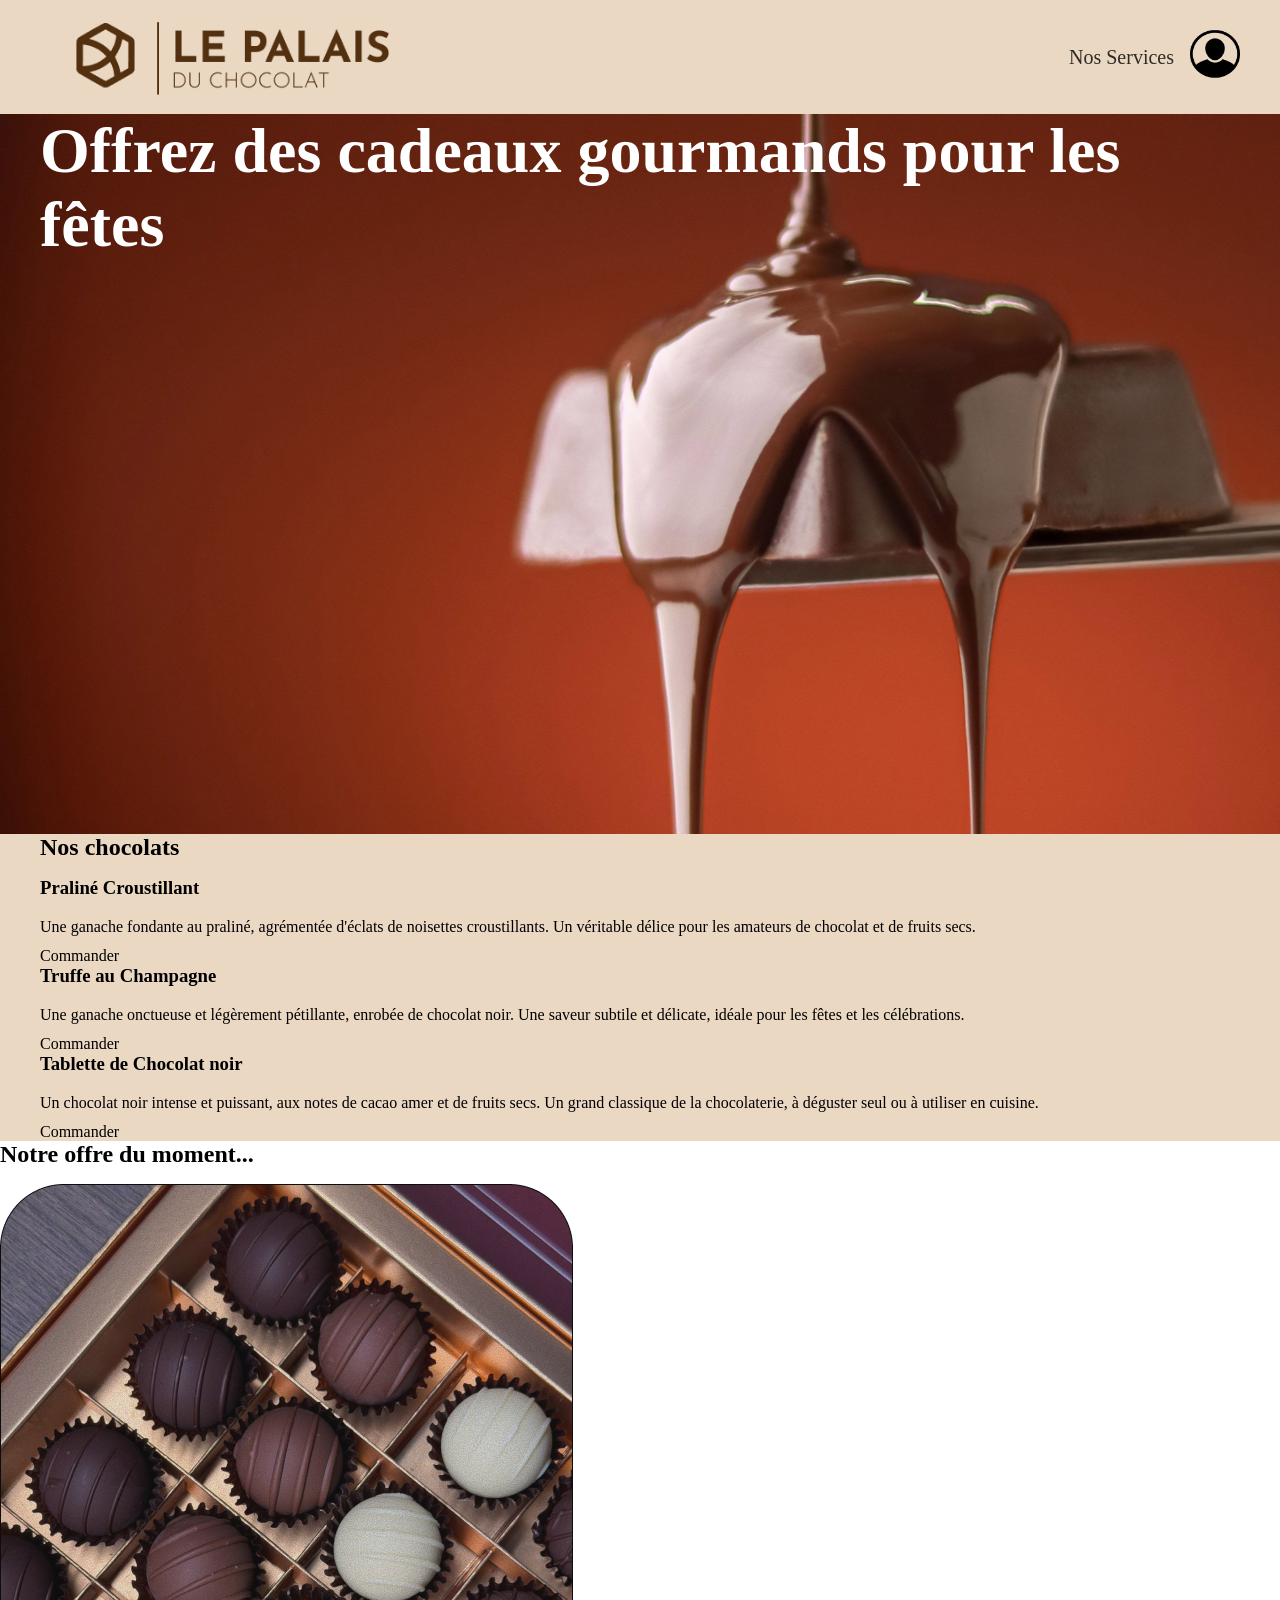
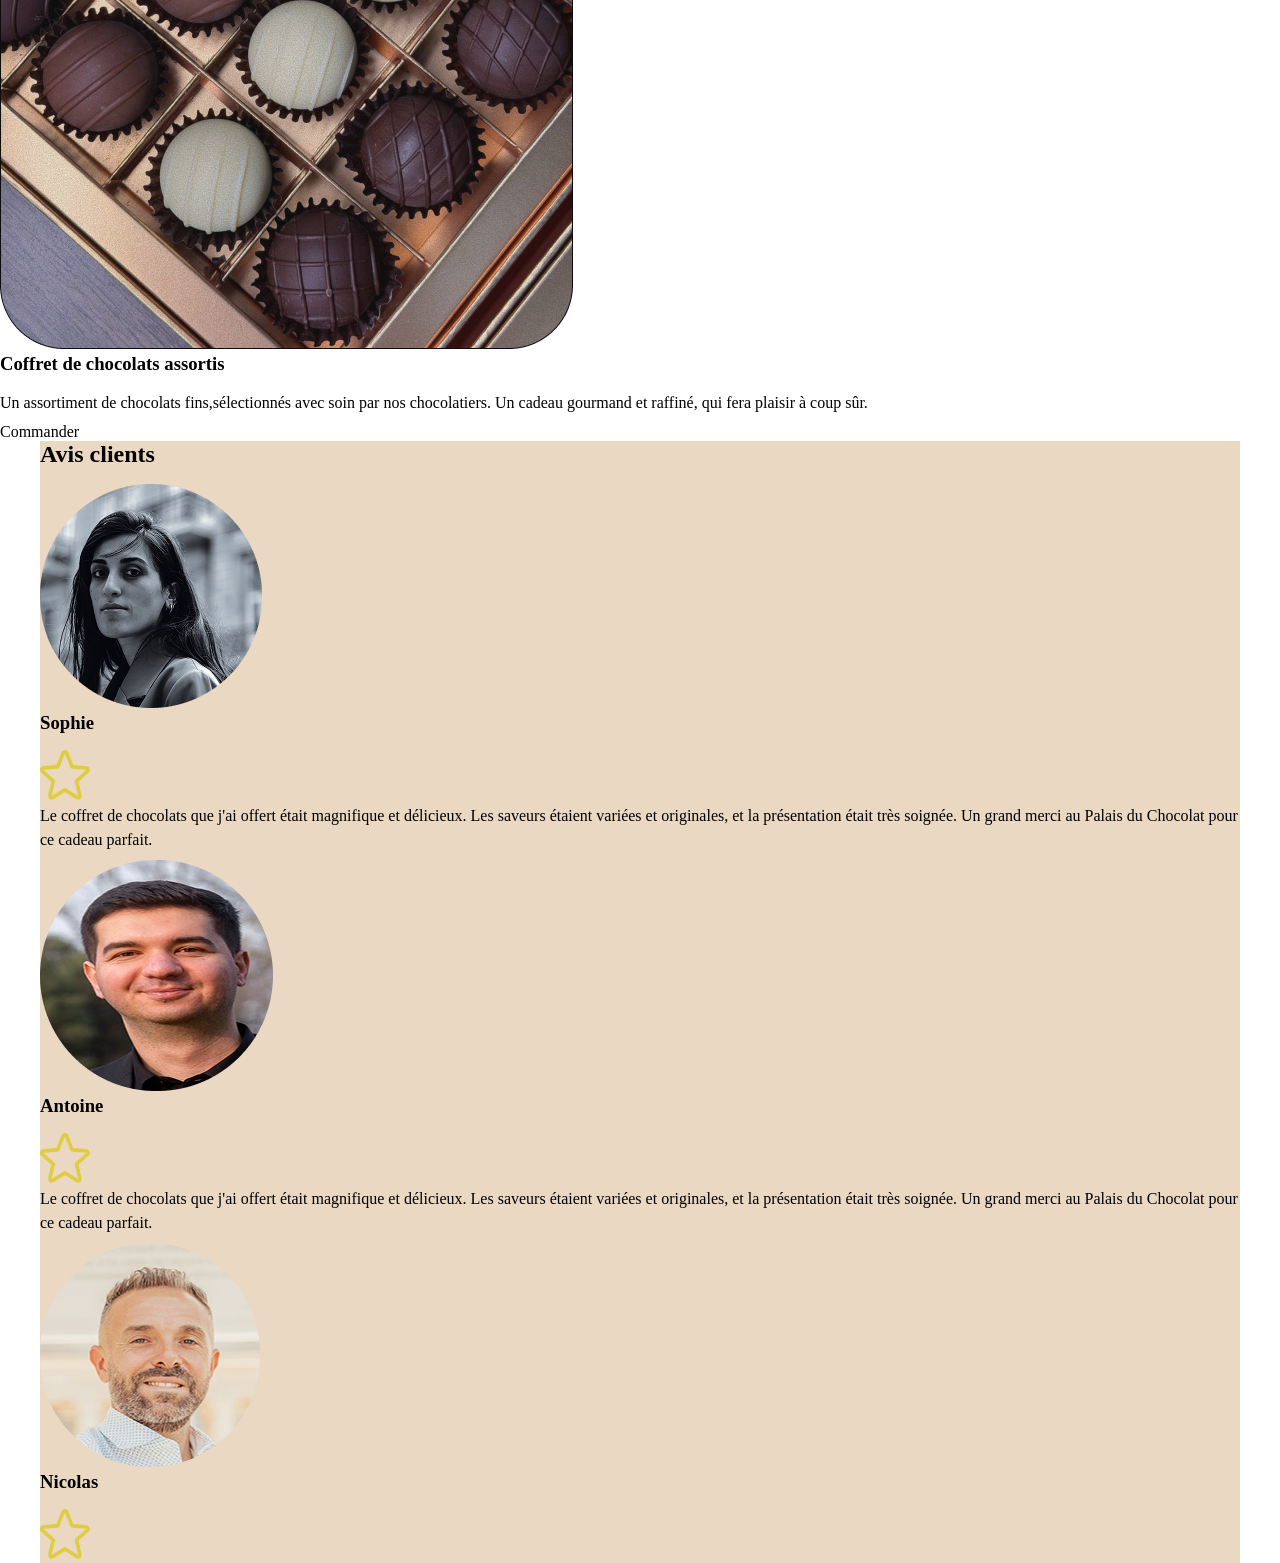
==== blabla.html @ 493dfcf3 "zqsdqswxc" ====
<!DOCTYPE html>
<html lang="fr">

<head>
    <meta charset="UTF-8">
    <meta name="viewport" content="width=device-width, initial-scale=1.0">
    <title>Le Palais du Chocolat</title>
    <link rel="stylesheet" href="style.css">
</head>

<body>
    <!-- /* ANCHOR: Header*/ -->
    <header class="beige">
        <div class="container-1200 align-center flex justify-between">
            <img src="Asset/logo.png" alt="Logo du Palais du Chocolat" class="large-4">
            <nav class="flex align-center">
                <a href="services.html" class="PlayfairD darkgrey text20px ">Nos Services</a>
                <a href="seconnecter.html" class=>
                    <img width="50px" height="50px" src="Asset/seconnecter.png">
                </a>
            </nav>
        </div>
    </header>
    <!-- /* ANCHOR: Section principale*/ -->
    <section class="flex backimage">
        <div class="container-1200">
            <h1 class="bold white text64px">Offrez des cadeaux gourmands pour les fêtes</h1>
            <a href="" class="mainbtn"></a>
        </div>
    </section>
    <!-- /* ANCHOR: Section nos chocolats*/ -->
    <section class="beige">
        <div class="container-1200">
            <div>
                <h2>Nos chocolats</h2>
            </div>
            <div>
                <div class="">
                    <h3>Praliné Croustillant</h3>
                    <p>Une ganache fondante au praliné, agrémentée d'éclats de noisettes croustillants. Un véritable
                        délice pour les amateurs de chocolat et de fruits secs.</p>
                    <a href="">Commander</a>
                </div>
                <div>
                    <h3>Truffe au Champagne</h3>
                    <p>Une ganache onctueuse et légèrement pétillante, enrobée de chocolat noir. Une saveur subtile et
                        délicate, idéale pour les fêtes et les célébrations.</p>
                    <a href="">Commander</a>
                </div>
                <div>
                    <h3>Tablette de Chocolat noir</h3>
                    <p>Un chocolat noir intense et puissant, aux notes de cacao amer et de fruits secs. Un grand
                        classique de la chocolaterie, à déguster seul ou à utiliser en cuisine.</p>
                    <a href="">Commander</a>
                </div>
            </div>
        </div>
    </section>
    <!-- /* ANCHOR: Offre du moment*/ -->
    <section>
        <div>
            <h2>Notre offre du moment...</h2>
        </div>
        <div>
            <img src="Asset/Coffret.png" alt="Coffret de chocolats assortis">
            <h3>Coffret de chocolats assortis</h3>
            <p>Un assortiment de chocolats fins,sélectionnés avec soin par nos chocolatiers. Un cadeau gourmand et
                raffiné, qui fera plaisir à coup sûr.</p>
            <a href="">Commander</a>
        </div>
    </section>
    <!-- /* ANCHOR: Avis clients*/ -->
    <section class="beige container-1200">
        <h2>Avis clients</h2>
        <div>
            <div>
                <img src="Asset/sophie.png" alt="Sophie">
                <h3>Sophie</h3>
                <a href="seconnecter.html" class=>
                    <img width="50px" height="50px" src="Asset/Etoile.png">
            </div>
            <div>
                <p>Le coffret de chocolats que j'ai offert était magnifique et délicieux. Les saveurs étaient variées et
                    originales, et la présentation était très soignée. Un grand merci au Palais du Chocolat pour ce
                    cadeau parfait.</p>
            </div>
        </div>
        <div>
        <div>
            <img src="Asset/Antoine.png">
            <h3>Antoine</h3>
            <a href="seconnecter.html" class=>
                <img width="50px" height="50px" src="Asset/Etoile.png">
        </div>
        <div>
            <p>Le coffret de chocolats que j'ai offert était magnifique et délicieux. Les saveurs étaient variées et
                originales, et la présentation était très soignée. Un grand merci au Palais du Chocolat pour ce
                cadeau parfait.</p>
        </div>
        </div>
        <div>
            <img src="Asset/nicolas.png">
            <h3>Nicolas</h3>
            <a href="seconnecter.html" class=>
                <img width="50px" height="50px" src="Asset/Etoile.png">
        </div>
    </section>
</body>

</html>
---- style.css ----
/* 
   SOMMAIRE:
   ⚓: Import des Typographies
   ⚓ ANCHOR: Reset
   ⚓ ANCHOR: 📦Container et responsive
   ⚓ ANCHOR: 🪄 Mise en page flex
   ⚓ ANCHOR: ✍️ Styliser du texte
   ⚓ ANCHOR: 🚀 Margins and paddings 
   ⚓ ANCHOR:  ✅Boutons
   ⚓ ANCHOR:  🎓Header 
   ⚓ ANCHOR:  🦸Hero 
   ⚓ ANCHOR:  🃏 Cards
   ⚓ ANCHOR:  ⛰️ backgrounds
   ⚓ ANCHOR:  🪗 Accordion
   ⚓ ANCHOR:  🍙 Bento
   ⚓ ANCHOR:  👈 sidebar a gauche
   ⚓ ANCHOR:  ✅ Formulaires
*/

/* ANCHOR: Import des Typographies*/

@font-face {
  font-family: 'Outfit';
  src: url('./assets/Outfit/Outfit-VariableFont_wght.ttf');
  font-weight: normal;
  font-style: normal;
}

/* ANCHOR: Reset */
* {
  margin: 0;
  padding: 0;
  box-sizing: border-box;
  font-family: Outfit;
}

html {
  overflow-x: hidden;
}

/* ANCHOR: 🤖 Variables */

:root {
  --gap: 32px
}

body.light {
   --primary: #0077ff;
  --secondary: #792556;
  --hover: #005fcc;

  --premier-plan: #1a1c1e;     /* Texte principal */
  --deuxieme-plan: #f7f8fa;    /* Fond des cartes / sections */
  --troisieme-plan: #edeff2;   /* Fond alterné */
  --arriere-plan: #fcfcfd; 
}

body.dark {

 --primary: #5da0ff;
  --secondary: #ac32b8;
  --hover: #7cb8ff;

  --premier-plan: #f4f6f8;     /* Texte principal clair */
  --deuxieme-plan: #181a1e;    /* Fond principal */
  --troisieme-plan: #20242a;   /* Fond secondaire */
  --arriere-plan: #0f1115;     /* Fond global */
}

body {
  background-color: var(--arriere-plan);
  color: var(--premier-plan)
}


/* ANCHOR: 📦Container et responsive */

.container {
  width: 100%;
  /*vous pouvez enlever le padding si il vous gene*/
  padding: 16px;
}

.container-1000 {
  max-width: 1000px;
  width: 100%;
  margin-left: auto;
  margin-right: auto;
  /*vous pouvez enlever le padding si il vous gene*/
}

.container-1200 {
  max-width: 1200px;
  margin-left: auto;
  margin-right: auto;
  /*vous pouvez enlever le padding si il vous gene*/
}

.responsive {
  /*Les images doivent d'adapter a leur parents*/
  width: 100%;
  height: auto;
  object-fit: cover;
  /* jouez sur ces proprietés pour recadrer / agrandir l'image */
  object-position: center;
}


/* ANCHOR: 🪄 Mise en page flex */

.flex {
  display: flex;
  flex-wrap: wrap;
}

.flex-column {
  flex-direction: column;
}

.reverse {
  flex-direction: row-reverse;
}

.justify-between {
  justify-content: space-between;
}

.justify-around {
  justify-content: space-around;
}

.justify-center {
  justify-content: center;
}

.align-center {
  align-items: center;
}

.align-start {
  align-items: flex-start;
}

.align-end {
  align-items: flex-end;
}

.alternate>div:nth-child(2n) {
  flex-direction: row-reverse;
}

.gap {
  gap: var(--gap);
}

.gap8{
  gap: 8px;
}


/* ANCHOR: 🧱Largeurs et colonnes */
/*Generation des classes pour la largeur des colonnes selon 
les resolutions d'ecrans d'apres un petit script sass*/

/*Desktop*/
.large-1 {
  width: calc(8.3333333333% - 11 * var(--gap) / 12);
}

.large-2 {
  width: calc(16.6666666667% - 5 * var(--gap) / 6);
}

.large-3 {
  width: calc(25% - 3 * var(--gap) / 4);
}

.large-4 {
  width: calc(33.3333333333% - 2 * var(--gap) / 3);
}

.large-5 {
  width: calc(41.6666666667% - 1.4 * var(--gap) / 2.4);
}

.large-6 {
  width: calc(50% - 1 * var(--gap) / 2);
}

.large-7 {
  width: calc(58.3333333333% - 0.7142857143 * var(--gap) / 1.7142857143);
}

.large-8 {
  width: calc(66.6666666667% - 0.5 * var(--gap) / 1.5);
}

.large-9 {
  width: calc(75% - 0.3333333333 * var(--gap) / 1.3333333333);
}

.large-10 {
  width: calc(83.3333333333% - 0.2 * var(--gap) / 1.2);
}

.large-11 {
  width: calc(91.6666666667% - 0.0909090909 * var(--gap) / 1.0909090909);
}

.large-12 {
  width: calc(100% - 0 * var(--gap) / 1);
}

/*Tablets*/
@media all and (max-width: 800px) {
  .medium-1 {
    width: calc(8.3333333333% - 11 * var(--gap) / 12);
  }

  .medium-2 {
    width: calc(16.6666666667% - 5 * var(--gap) / 6);
  }

  .medium-3 {
    width: calc(25% - 3 * var(--gap) / 4);
  }

  .medium-4 {
    width: calc(33.3333333333% - 2 * var(--gap) / 3);
  }

  .medium-5 {
    width: calc(41.6666666667% - 1.4 * var(--gap) / 2.4);
  }

  .medium-6 {
    width: calc(50% - 1 * var(--gap) / 2);
  }

  .medium-7 {
    width: calc(58.3333333333% - 0.7142857143 * var(--gap) / 1.7142857143);
  }

  .medium-8 {
    width: calc(66.6666666667% - 0.5 * var(--gap) / 1.5);
  }

  .medium-9 {
    width: calc(75% - 0.3333333333 * var(--gap) / 1.3333333333);
  }

  .medium-10 {
    width: calc(83.3333333333% - 0.2 * var(--gap) / 1.2);
  }

  .medium-11 {
    width: calc(91.6666666667% - 0.0909090909 * var(--gap) / 1.0909090909);
  }

  .medium-12 {
    width: calc(100% - 0 * var(--gap) / 1);
  }
}

/*Smartphones*/
@media all and (max-width: 500px) {
  .small-1 {
    width: calc(8.3333333333% - 11 * var(--gap) / 12);
  }

  .small-2 {
    width: calc(16.6666666667% - 5 * var(--gap) / 6);
  }

  .small-3 {
    width: calc(25% - 3 * var(--gap) / 4);
  }

  .small-4 {
    width: calc(33.3333333333% - 2 * var(--gap) / 3);
  }

  .small-5 {
    width: calc(41.6666666667% - 1.4 * var(--gap) / 2.4);
  }

  .small-6 {
    width: calc(50% - 1 * var(--gap) / 2);
  }

  .small-7 {
    width: calc(58.3333333333% - 0.7142857143 * var(--gap) / 1.7142857143);
  }

  .small-8 {
    width: calc(66.6666666667% - 0.5 * var(--gap) / 1.5);
  }

  .small-9 {
    width: calc(75% - 0.3333333333 * var(--gap) / 1.3333333333);
  }

  .small-10 {
    width: calc(83.3333333333% - 0.2 * var(--gap) / 1.2);
  }

  .small-11 {
    width: calc(91.6666666667% - 0.0909090909 * var(--gap) / 1.0909090909);
  }

  .small-12 {
    width: calc(100% - 0 * var(--gap) / 1);
  }
}


/*Generation des classes pour la largeur des colonnes selon 
les resolutions d'ecrans d'apres un petit script sass*/

/*Desktop*/
.large-1 {
  width: calc(8.3333333333% - 11 * var(--gap) / 12);
}

.large-2 {
  width: calc(16.6666666667% - 5 * var(--gap) / 6);
}

.large-3 {
  width: calc(25% - 3 * var(--gap) / 4);
}

.large-4 {
  width: calc(33.3333333333% - 2 * var(--gap) / 3);
}

.large-5 {
  width: calc(41.6666666667% - 1.4 * var(--gap) / 2.4);
}

.large-6 {
  width: calc(50% - 1 * var(--gap) / 2);
}

.large-7 {
  width: calc(58.3333333333% - 0.7142857143 * var(--gap) / 1.7142857143);
}

.large-8 {
  width: calc(66.6666666667% - 0.5 * var(--gap) / 1.5);
}

.large-9 {
  width: calc(75% - 0.3333333333 * var(--gap) / 1.3333333333);
}

.large-10 {
  width: calc(83.3333333333% - 0.2 * var(--gap) / 1.2);
}

.large-11 {
  width: calc(91.6666666667% - 0.0909090909 * var(--gap) / 1.0909090909);
}

.large-12 {
  width: calc(100% - 0 * var(--gap) / 1);
}

/*Tablets*/
@media all and (max-width: 800px) {
  .medium-1 {
    width: calc(8.3333333333% - 11 * var(--gap) / 12);
  }

  .medium-2 {
    width: calc(16.6666666667% - 5 * var(--gap) / 6);
  }

  .medium-3 {
    width: calc(25% - 3 * var(--gap) / 4);
  }

  .medium-4 {
    width: calc(33.3333333333% - 2 * var(--gap) / 3);
  }

  .medium-5 {
    width: calc(41.6666666667% - 1.4 * var(--gap) / 2.4);
  }

  .medium-6 {
    width: calc(50% - 1 * var(--gap) / 2);
  }

  .medium-7 {
    width: calc(58.3333333333% - 0.7142857143 * var(--gap) / 1.7142857143);
  }

  .medium-8 {
    width: calc(66.6666666667% - 0.5 * var(--gap) / 1.5);
  }

  .medium-9 {
    width: calc(75% - 0.3333333333 * var(--gap) / 1.3333333333);
  }

  .medium-10 {
    width: calc(83.3333333333% - 0.2 * var(--gap) / 1.2);
  }

  .medium-11 {
    width: calc(91.6666666667% - 0.0909090909 * var(--gap) / 1.0909090909);
  }

  .medium-12 {
    width: calc(100% - 0 * var(--gap) / 1);
  }
}

/*Smartphones*/
@media all and (max-width: 500px) {
  .small-1 {
    width: calc(8.3333333333% - 11 * var(--gap) / 12);
  }

  .small-2 {
    width: calc(16.6666666667% - 5 * var(--gap) / 6);
  }

  .small-3 {
    width: calc(25% - 3 * var(--gap) / 4);
  }

  .small-4 {
    width: calc(33.3333333333% - 2 * var(--gap) / 3);
  }

  .small-5 {
    width: calc(41.6666666667% - 1.4 * var(--gap) / 2.4);
  }

  .small-6 {
    width: calc(50% - 1 * var(--gap) / 2);
  }

  .small-7 {
    width: calc(58.3333333333% - 0.7142857143 * var(--gap) / 1.7142857143);
  }

  .small-8 {
    width: calc(66.6666666667% - 0.5 * var(--gap) / 1.5);
  }

  .small-9 {
    width: calc(75% - 0.3333333333 * var(--gap) / 1.3333333333);
  }

  .small-10 {
    width: calc(83.3333333333% - 0.2 * var(--gap) / 1.2);
  }

  .small-11 {
    width: calc(91.6666666667% - 0.0909090909 * var(--gap) / 1.0909090909);
  }

  .small-12 {
    width: calc(100% - 0 * var(--gap) / 1);
  }
}


/* ANCHOR: ✍️ Styliser du texte */

h1,
h2,
h3,
h4,
h5,
h6,
.title {
  margin-bottom: 16px;
  color: var(--premier-plan);
  font-weight: bold;
}
/*
h1 {
  font-size: 38px;
}

h2 {
  font-size: 32px;
}

h3 {
  font-size: 24px;
}

h4 {
  font-size: 18px;
}
*/
p {
  line-height: 1.5;
  margin-bottom: 8px;
}

a {
  color: var(--premier-plan);
  text-decoration: none;
}

.text-center {
  text-align: center;
}

/* ANCHOR: 🚀 Margins and paddings  */

.mt-64 {
  margin-top: 64px;
}

.mt-32 {
  margin-top: 32px;
}
.mt-16{
  margin-top: 16px;
}

.mt-100 {
  margin-top: 100px;
}

.m-auto{
  margin-left: auto;
  margin-right: auto;
}

.p-16 {
  padding: 16px;
}

.ptb-32 {
  padding: 32px 0;
}


/* ANCHOR: ✅Boutons  */

.btn {
  display: inline-block;

  padding: 10px 18px;
  border-radius: 8px;
  cursor: pointer;

  border: 2px solid var(--primary);
}

.btn-primary {
  background-color: var(--primary);
  color: var(--arriere-plan);
}

.btn-secondary{
  background-color: var(--secondary);
  color: var(--arriere-plan);
  border: 2px solid var(--secondary);
}

.btn-outlined {

  color: var(--primary);
}

.btn-disabled {
  background-color: var(--troisieme-plan);
  filter: grayscale(0.9);
  opacity: 0.6;
  color: var(--premier-plan);
  cursor: not-allowed;
  border: 2px solid var(--deuxieme-plan);
}

.btn-primary:hover {
  
  color: var(--arriere-plan) !important;
  
  background-color: var(--hover); 
  border: 2px solid var(--hover);
}

.btn-secondary:hover{
    color: var(--arriere-plan);
    filter:brightness(1.2)
}


/* ANCHOR: 🎓Header */

header {
  background-color: var(--troisieme-plan);
  position: sticky;
  top: 0px;
  left: 0px;
  z-index: 999;
  width: 100%;
}

header nav {
  display: flex;
  gap: 16px;
}

header nav a {
  color: var(--premier-plan);
  transition: color .33s ease;
}

header a:hover,
a:hover,
a:hover>i {
  color: var(--hover)
}

a.btn:hover,
header a.btn:hover {}

.burger {
  display: none;
}

@media all and (max-width: 800px) {
  header>nav {
    position: absolute;
    top: 51px;
    left: 0;
    background-color: var(--troisieme-plan);

    width: 100%;
    flex-direction: column;
    justify-content: flex-start;
    align-items: flex-start !important;
    padding-left: 32px;
    padding-top: 16px;
    padding-bottom: 16px;
    height: 100vh;
    transform: translate(0, 0);
    transition: transform 0.6s ease;


  }

  .closed-nav {
    transform: translate(100%, 0);

  }

  .burger {
    display: block;

  }

  #burger {
    display: none;
  }
}


/* ANCHOR: 🦸Hero */
.hero {
  background: var(--troisieme-plan);
  height: 55vh;
  position: relative;
  overflow: hidden;
}

.hero-banner {
  text-align: center;
  position: absolute;
  top: 50%;
  left: 50%;
  transform: translate(-50%, -50%);
z-index: 2;
  h2,
  .sloggan,
  .btn {

    margin-top: 16px;
    margin-bottom: 16px;
  }

}

.slogan {
  font-size: 44px;
}


/* ANCHOR: 🃏 Cards */
.card {
  border-radius: 8px;
  background-color: var(--troisieme-plan);

  h3,
  h4,
  .btn {
    margin-top: 16px;
    margin-bottom: 16px;
  }

  img {
    border-radius: 8px;
    object-fit: cover;
    object-position: center;
    width: 100%;
    height: 150px;
  }

  p {
    font-size: 14px;
  }

  .card-content {
    padding: 8px;
  }
}

.avis {

  background-color: var(--deuxieme-plan);
  padding: 16px;

  &>div {
    --gap: 16px;
  }

  border-radius: 8px;

  h4 {
    margin: 0;
  }

  .avatar {
    width: 64px;
    height: 64px;
    border-radius: 64px;
    background-color: var(--premier-plan);
    padding: 8px;

  }

  .stars {
    color: var(--primary);
  }

  p {
    margin-top: 16px;
    font-size: 14px;
  }
}


/* ANCHOR: ⛰️ backgrounds */

.bg-grey {
  background-color: var(--troisieme-plan);
}

.bg-light-blue {
  background-color: lightskyblue;
  min-height: 200px;
  /*enlever les arrondis */
  border-radius: 16px;
}


/* ANCHOR: 🪗 Accordion */

.accordion-title {
  background-color: var(--troisieme-plan);
  display: flex;
  justify-content: space-between;
  align-items: center;
  padding: 8px;
  margin-bottom: 8px;
  border-radius: 8px;

  h4 {
    margin: 0;
    font-weight: 500;
  }

  i {
    rotate: 0;
    transition: rotate 0.3s ease;
  }

  cursor: pointer;
}

.accordion-open .accordion-title {
  i {
    rotate: 90deg;
  }
}

.accordion-content {
  box-sizing: content-box;
  overflow: hidden;
  height: 0;
  transition: height 0.3s ease;
  background-color: var(--arriere-plan);

  >div {
    padding: 8px
  }
}


🎞️ Slider */

.slider-container {}

.slider {
  overflow-x: hidden;
  overflow-y: hidden;
  position: relative;
  height: 600px;

  .slides img {
    display: block;
  }

  [data-type='opacity'] {

    .slides {
      position: relative;
      height: 100%;

    }

    .slide:first-child {
      position: static;
    }

    .slide {
      position: absolute;
      top: 0;
      left: 0;
      width: 100%;
      height: 100%;
      object-fit: cover;
      opacity: 0;
      transition: opacity .3s ease;

    }
  }

  [data-type='translation'] {

    display: flex;
    

    .slide {
      width: 100%;
      flex-shrink: 0;
    }
  }

}

.slides {
  width: 100%;
  height: 100%;
  object-fit: cover;
transition: transform 0.6s ease-in-out;
    transform: translateX(0);
  img {
    width: 100%;
    height: 100%;
    object-fit: cover;

  }
}

.slider-navigation {
  display: flex;
  justify-content: space-between;
  position: absolute;
  top: 50%;
  width: 100%;
  padding: 0 32px;

  >div {
    background-color: var(--primary);
    color: var(--arriere-plan);

    padding: 8px;
    border-radius: 4px;
    cursor: pointer;
    user-select: none;
  }

  >div:hover {
    filter: brightness(1.1);

  }
}

.slide-visible {
  opacity: 1 !important;
}


/* ANCHOR: 🍙 Bento */

.bento img {
  height: 100%;
  object-fit: cover;
  border-radius: 16px;
}


/* ANCHOR: 👈 sidebar a gauche */

.sidebar {
  width: 200px;

  background-color: var(--troisieme-plan);
}

.sidebar-nav {
  position: sticky;
  top: 76px;
  left: 0;
  padding: 16px;

  ul li {
    list-style: none;
    margin-bottom: 8px;
  }
}

.right-side {
  width: calc(100% - 200px - var(--gap));
  padding-right: var(--gap);
}


/* ANCHOR: ✅ Formulaires */

.toggle {
  position: relative;
  display: inline-block;
  width: 60px;
  height: 34px;
}

/* Masquer la case à cocher réelle */
.toggle input {
  opacity: 0;
  width: 0;
  height: 0;
}

/* Slider (le bouton visible) */
.toggle-slider {
  position: absolute;
  cursor: pointer;
  top: 0;
  left: 0;
  right: 0;
  bottom: 0;
  background-color: #ccc;
  border-radius: 34px;
  transition: background-color 0.3s;
}

/* Cercle du slider */
.toggle-slider::before {
  content: "";
  position: absolute;
  height: 26px;
  width: 26px;
  left: 4px;
  bottom: 4px;
  background-color: white;
  border-radius: 50%;
  transition: transform 0.3s;
}

/* Quand la checkbox est cochée */
.toggle input:checked+.toggle-slider {
  background-color: var(--primary);
  /* couleur active (orange) */
}

.toggle input:checked+.toggle-slider::before {
  transform: translateX(26px);
  /* déplacement du cercle */
}

/* Optionnel : ajouter une petite ombre */
.toggle-slider::before {
  box-shadow: 0 2px 4px rgba(0, 0, 0, 0.3);
}

/*todo: forms*/

html{
  scroll-behavior: smooth;
  
}
section{
  scroll-margin-top: 100px ;
}


/*ANCHOR: Ajouts persos*/
@import url('https://fonts.googleapis.com/css2?family=DM+Serif+Display:ital@0;1&family=Inter:ital,opsz,wght@0,14..32,100..900;1,14..32,100..900&family=Jost:ital,wght@0,100..900;1,100..900&family=Playfair+Display:ital,wght@0,400..900;1,400..900&display=swap'); 

.beige{
   background-color: #ead8c3;
}

.darkgrey{
  color:#2E2A26;
}

.white{
  color: #fff;
}
.text20px{
  font-size: 20px; 
}

.text64px{
  font-size: 64px;
}
.PlayfairD{
  font-family: 'Playfair Display';
}

.connect {
  display: inline-block;
  background-image: url(Asset/seconnecter.png);
  padding: 10px 18px;
  cursor: pointer;

  border: 2px solid var(--primary);
}

.bold{
  font-style: bold;
}

.mainbtn {
  display: inline-block;

  padding: 10px 18px;
  border-radius: 16px;
  cursor: pointer;
  color: #FF6666;

  border: 2px solid var(--primary);
}

.backimage{
  background-image: url("Asset/backimage.png");
  height: 80vh;
  background-repeat: no-repeat;
  background-size: cover;
}
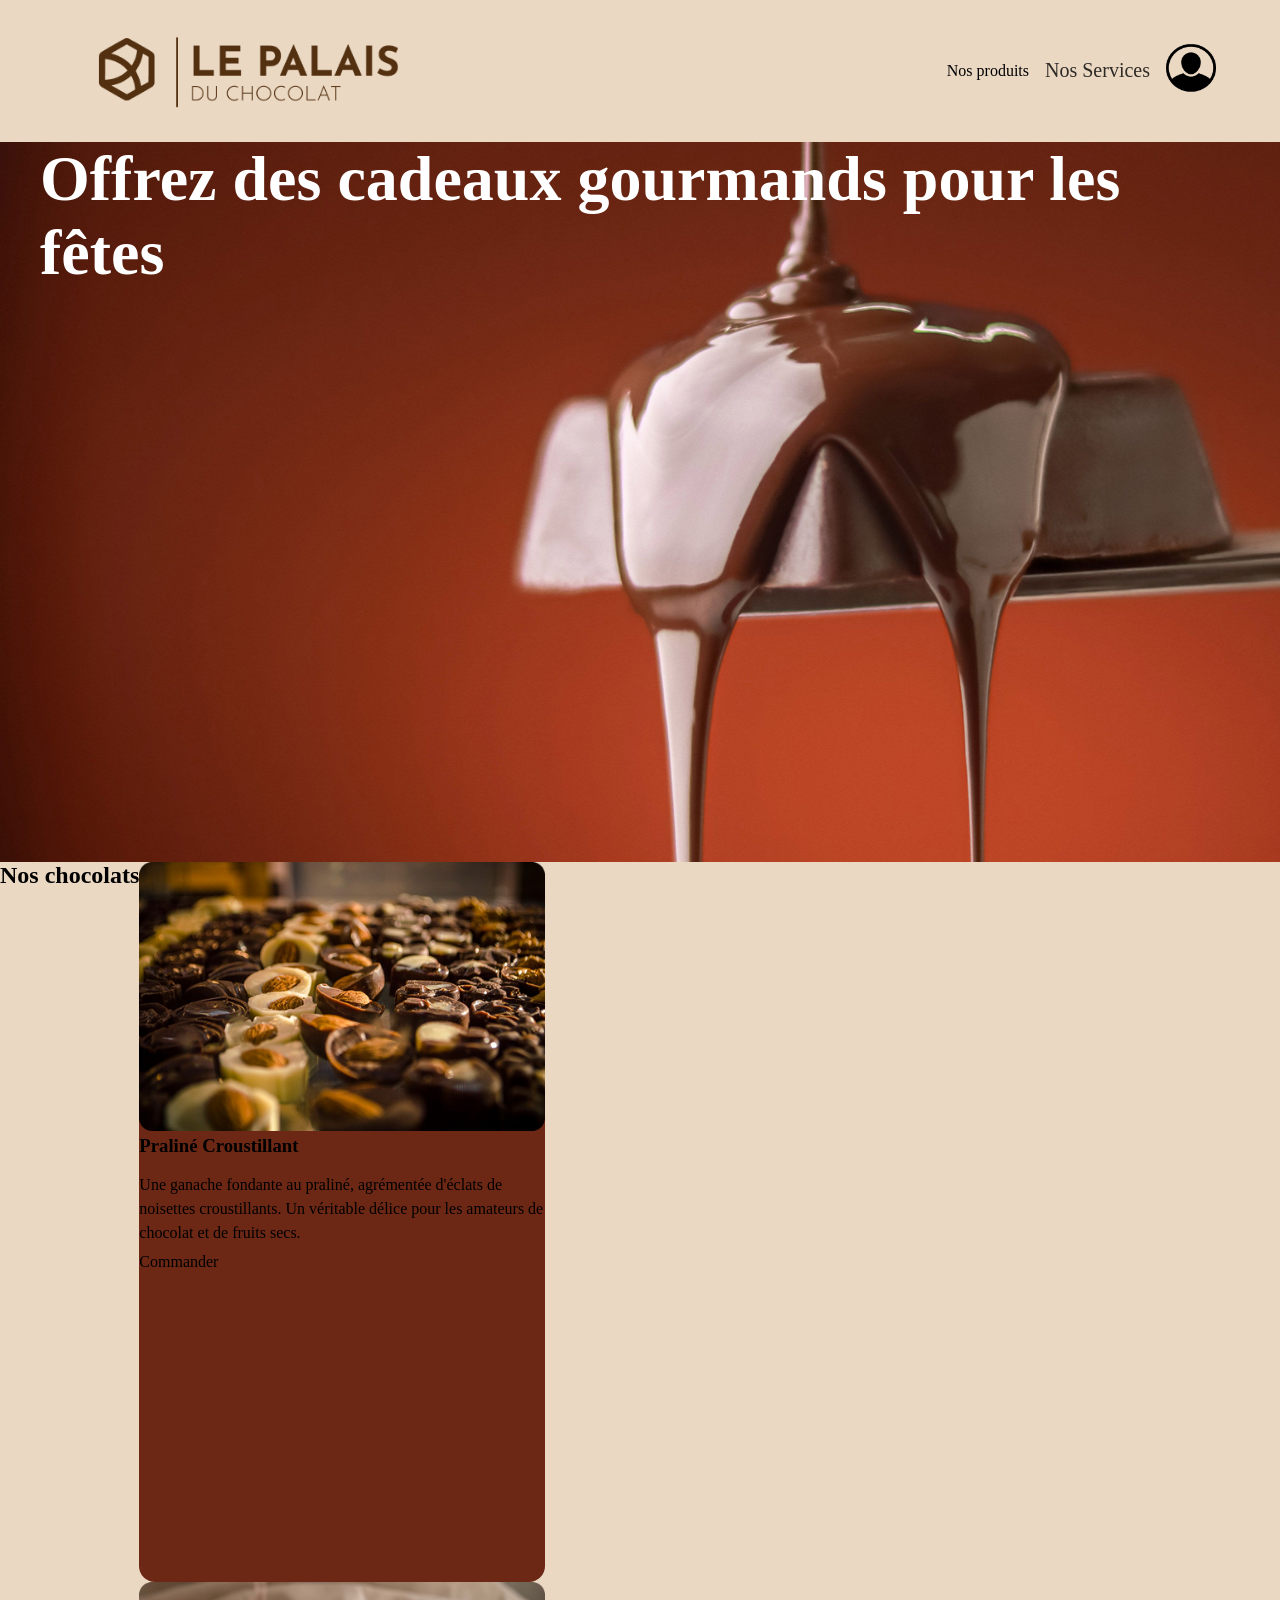
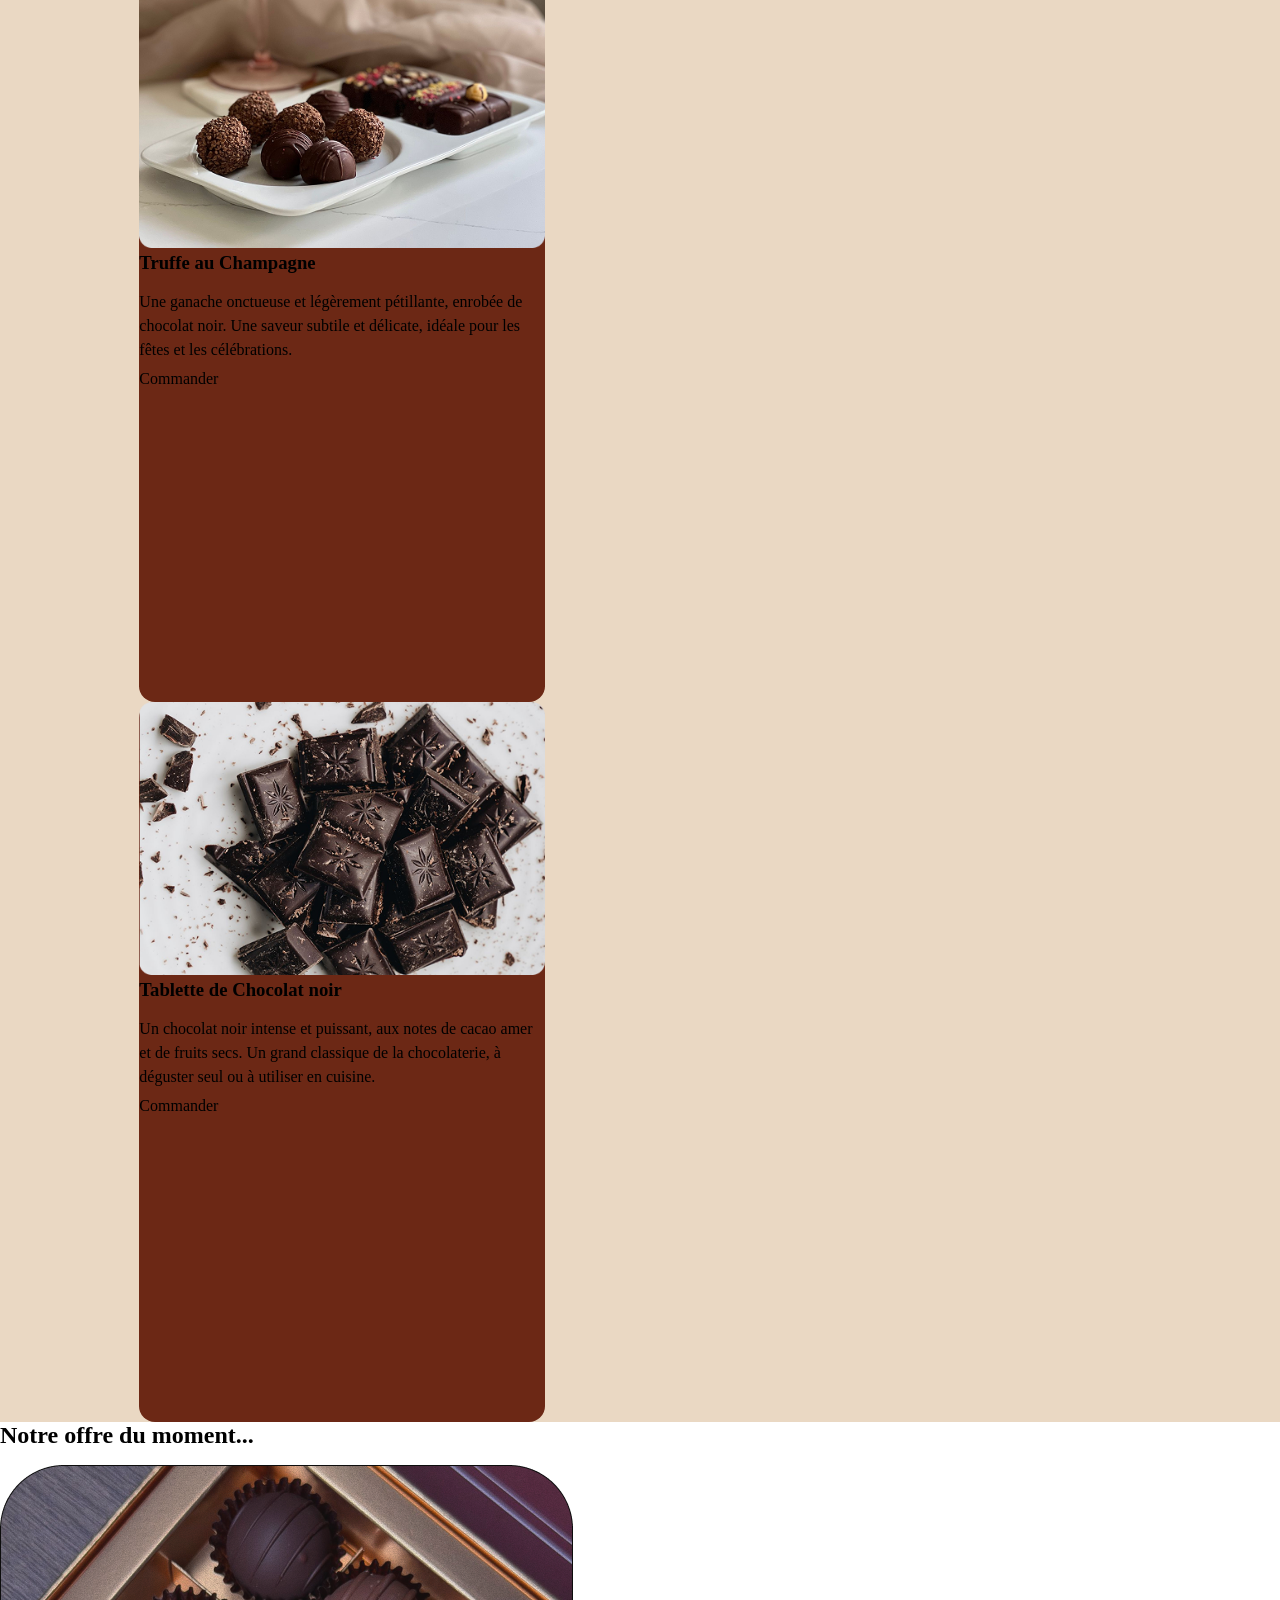
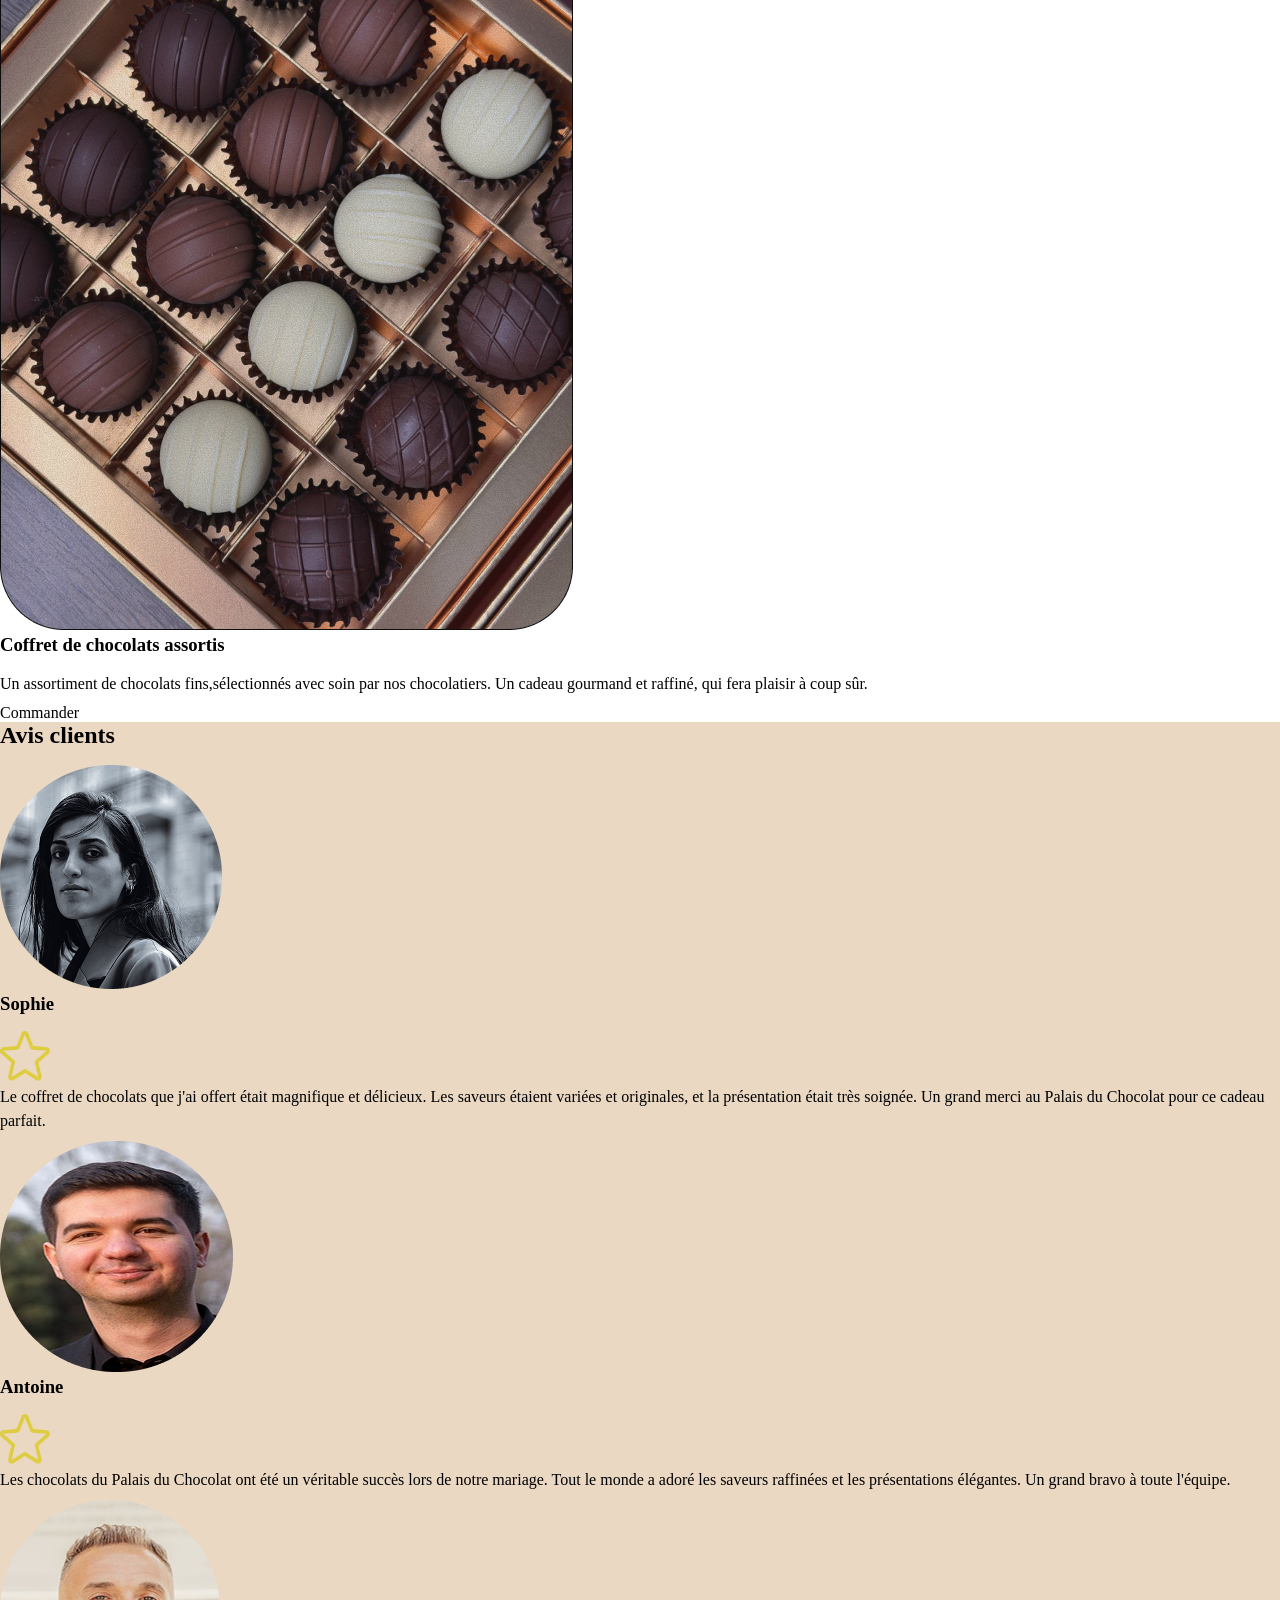
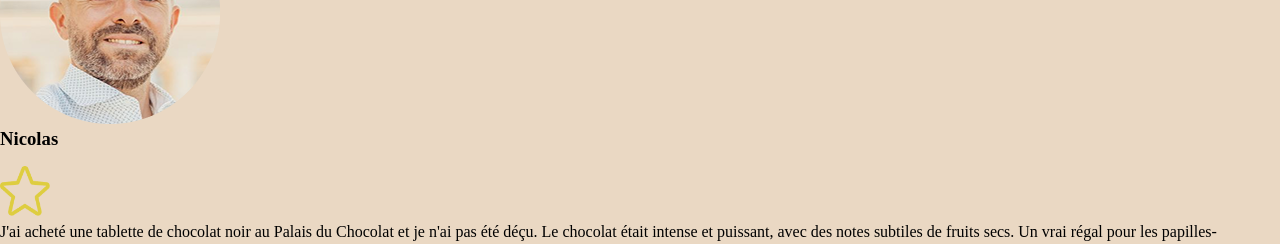
==== commit c1497e2e: "efsqfcxw" ====
--- a/blabla.html
+++ b/blabla.html
@@ -14,8 +14,9 @@
         <div class="container-1200 align-center flex justify-between">
             <img src="Asset/logo.png" alt="Logo du Palais du Chocolat" class="large-4">
             <nav class="flex align-center">
+                <a href="#chocolats">Nos produits</a>
                 <a href="services.html" class="PlayfairD darkgrey text20px ">Nos Services</a>
-                <a href="seconnecter.html" class=>
+                <a href="seconnecter.html" class="">
                     <img width="50px" height="50px" src="Asset/seconnecter.png">
                 </a>
             </nav>
@@ -28,26 +29,29 @@
             <a href="" class="mainbtn"></a>
         </div>
     </section>
-    <!-- /* ANCHOR: Section nos chocolats*/ -->
+    <!-- /* ANCHOR: nos chocolats*/ -->
     <section class="beige">
-        <div class="container-1200">
+        <div class=" flex *container-1200">
             <div>
-                <h2>Nos chocolats</h2>
+                <h2 id="chocolats">Nos chocolats</h2>
             </div>
-            <div>
-                <div class="">
+            <div class="flex large-4">
+                <div class="cardNC">
+                    <img src="Asset/praline.png" alt="Praliné Croustillant" width="100%">
                     <h3>Praliné Croustillant</h3>
                     <p>Une ganache fondante au praliné, agrémentée d'éclats de noisettes croustillants. Un véritable
                         délice pour les amateurs de chocolat et de fruits secs.</p>
                     <a href="">Commander</a>
                 </div>
-                <div>
+                <div class="cardNC">
+                    <img src="Asset/truffe-champagne.png" alt="Truffe au Champagne" width="100%">
                     <h3>Truffe au Champagne</h3>
                     <p>Une ganache onctueuse et légèrement pétillante, enrobée de chocolat noir. Une saveur subtile et
                         délicate, idéale pour les fêtes et les célébrations.</p>
                     <a href="">Commander</a>
                 </div>
-                <div>
+                <div class="cardNC">
+                    <img src="Asset/tablette.png" alt="Tablette de chocolat noir" width="100%">
                     <h3>Tablette de Chocolat noir</h3>
                     <p>Un chocolat noir intense et puissant, aux notes de cacao amer et de fruits secs. Un grand
                         classique de la chocolaterie, à déguster seul ou à utiliser en cuisine.</p>
@@ -70,7 +74,7 @@
         </div>
     </section>
     <!-- /* ANCHOR: Avis clients*/ -->
-    <section class="beige container-1200">
+    <section class="beige">
         <h2>Avis clients</h2>
         <div>
             <div>
@@ -93,17 +97,22 @@
                 <img width="50px" height="50px" src="Asset/Etoile.png">
         </div>
         <div>
-            <p>Le coffret de chocolats que j'ai offert était magnifique et délicieux. Les saveurs étaient variées et
-                originales, et la présentation était très soignée. Un grand merci au Palais du Chocolat pour ce
-                cadeau parfait.</p>
+            <p>Les chocolats du Palais du Chocolat ont été un véritable succès lors de notre mariage. Tout le monde a adoré les saveurs raffinées et les présentations élégantes. Un grand bravo à toute l'équipe.</p>
         </div>
         </div>
+        <div>
         <div>
             <img src="Asset/nicolas.png">
             <h3>Nicolas</h3>
             <a href="seconnecter.html" class=>
                 <img width="50px" height="50px" src="Asset/Etoile.png">
         </div>
+        <div>
+            <p>
+              J'ai acheté une tablette de chocolat noir au Palais du Chocolat et je n'ai pas été déçu. Le chocolat était intense et puissant, avec des notes subtiles de fruits secs. Un vrai régal pour les papilles-  
+            </p>
+        </div>
+        </div>
     </section>
 </body>
 
--- a/style.css
+++ b/style.css
@@ -600,6 +600,7 @@
 
 header {
   background-color: var(--troisieme-plan);
+  padding: 16px 64px;
   position: sticky;
   top: 0px;
   left: 0px;
@@ -1062,7 +1063,6 @@
   border-radius: 16px;
   cursor: pointer;
   color: #FF6666;
-
   border: 2px solid var(--primary);
 }
 
@@ -1071,4 +1071,11 @@
   height: 80vh;
   background-repeat: no-repeat;
   background-size: cover;
+}
+
+.cardNC {
+  border-radius: 16px;
+  background-color: #6C2815;
+  justify-content: space-between;
+  height: 80vh;
 }
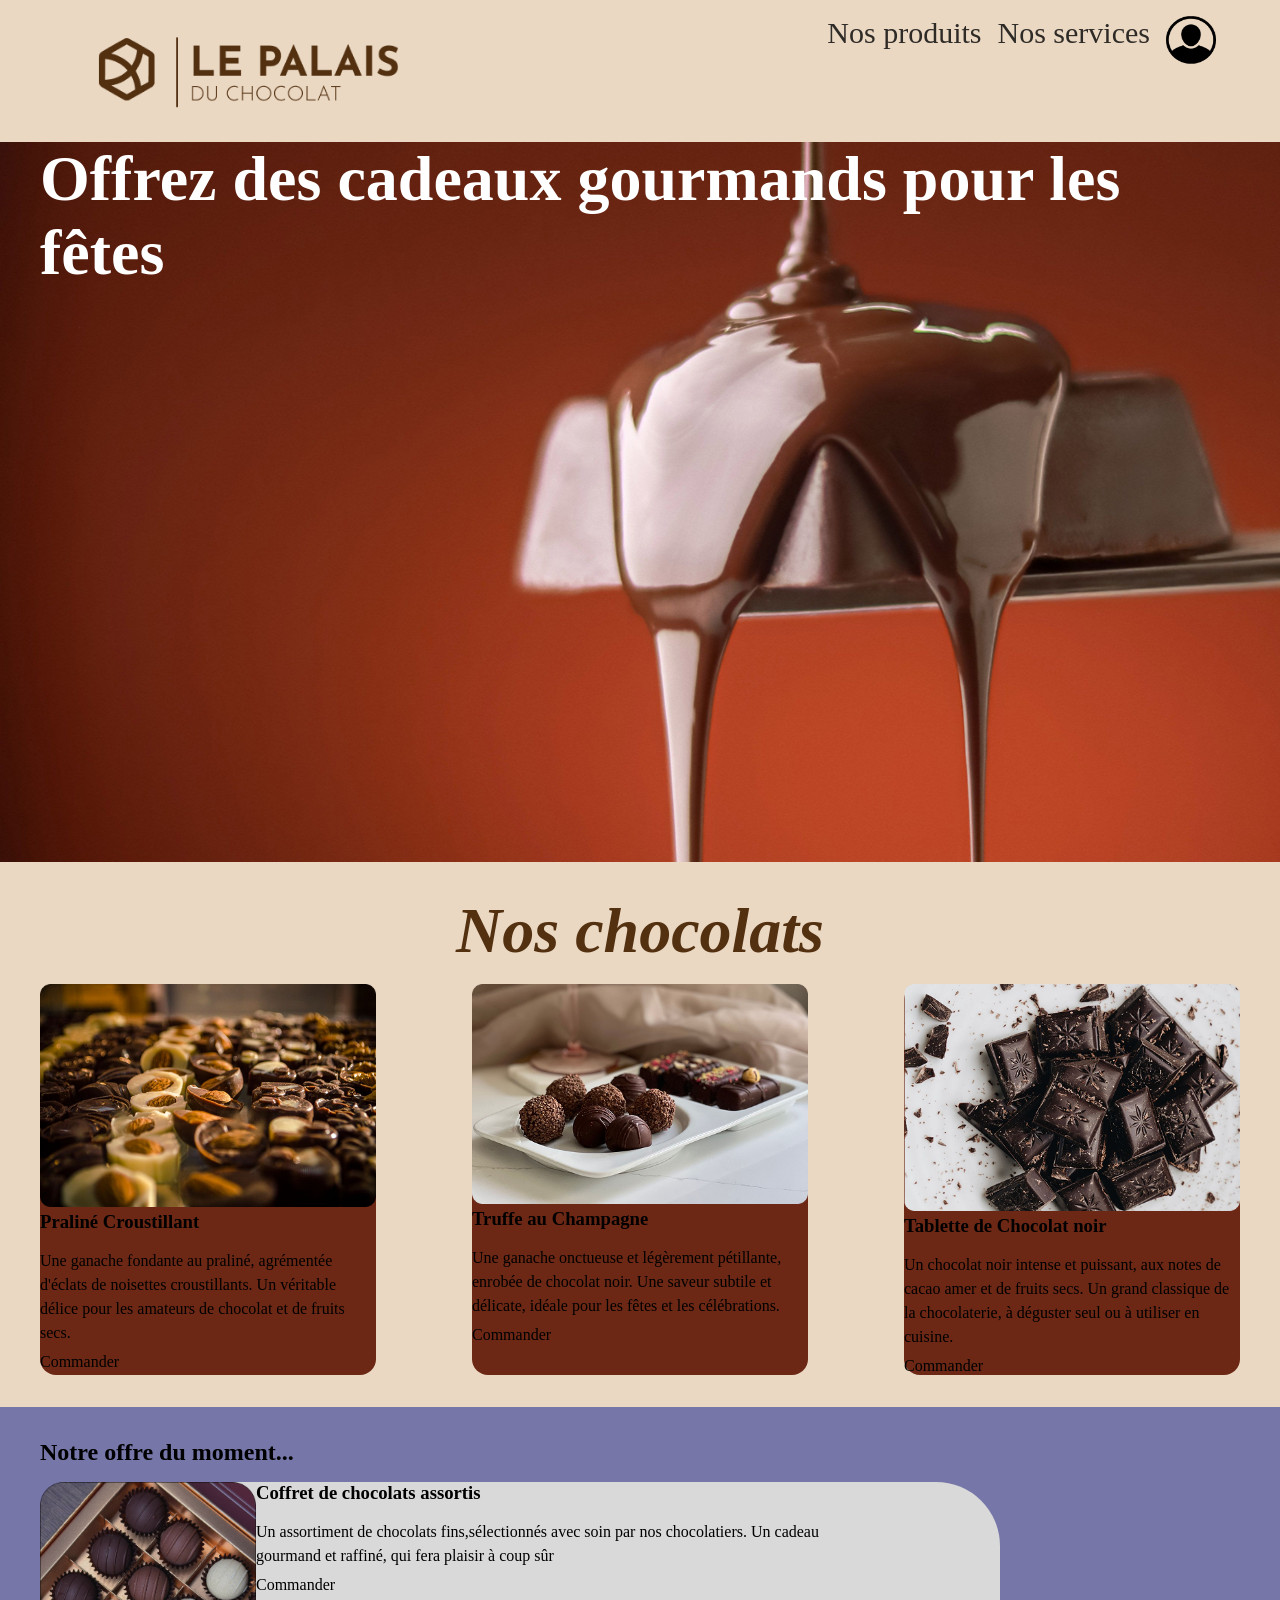
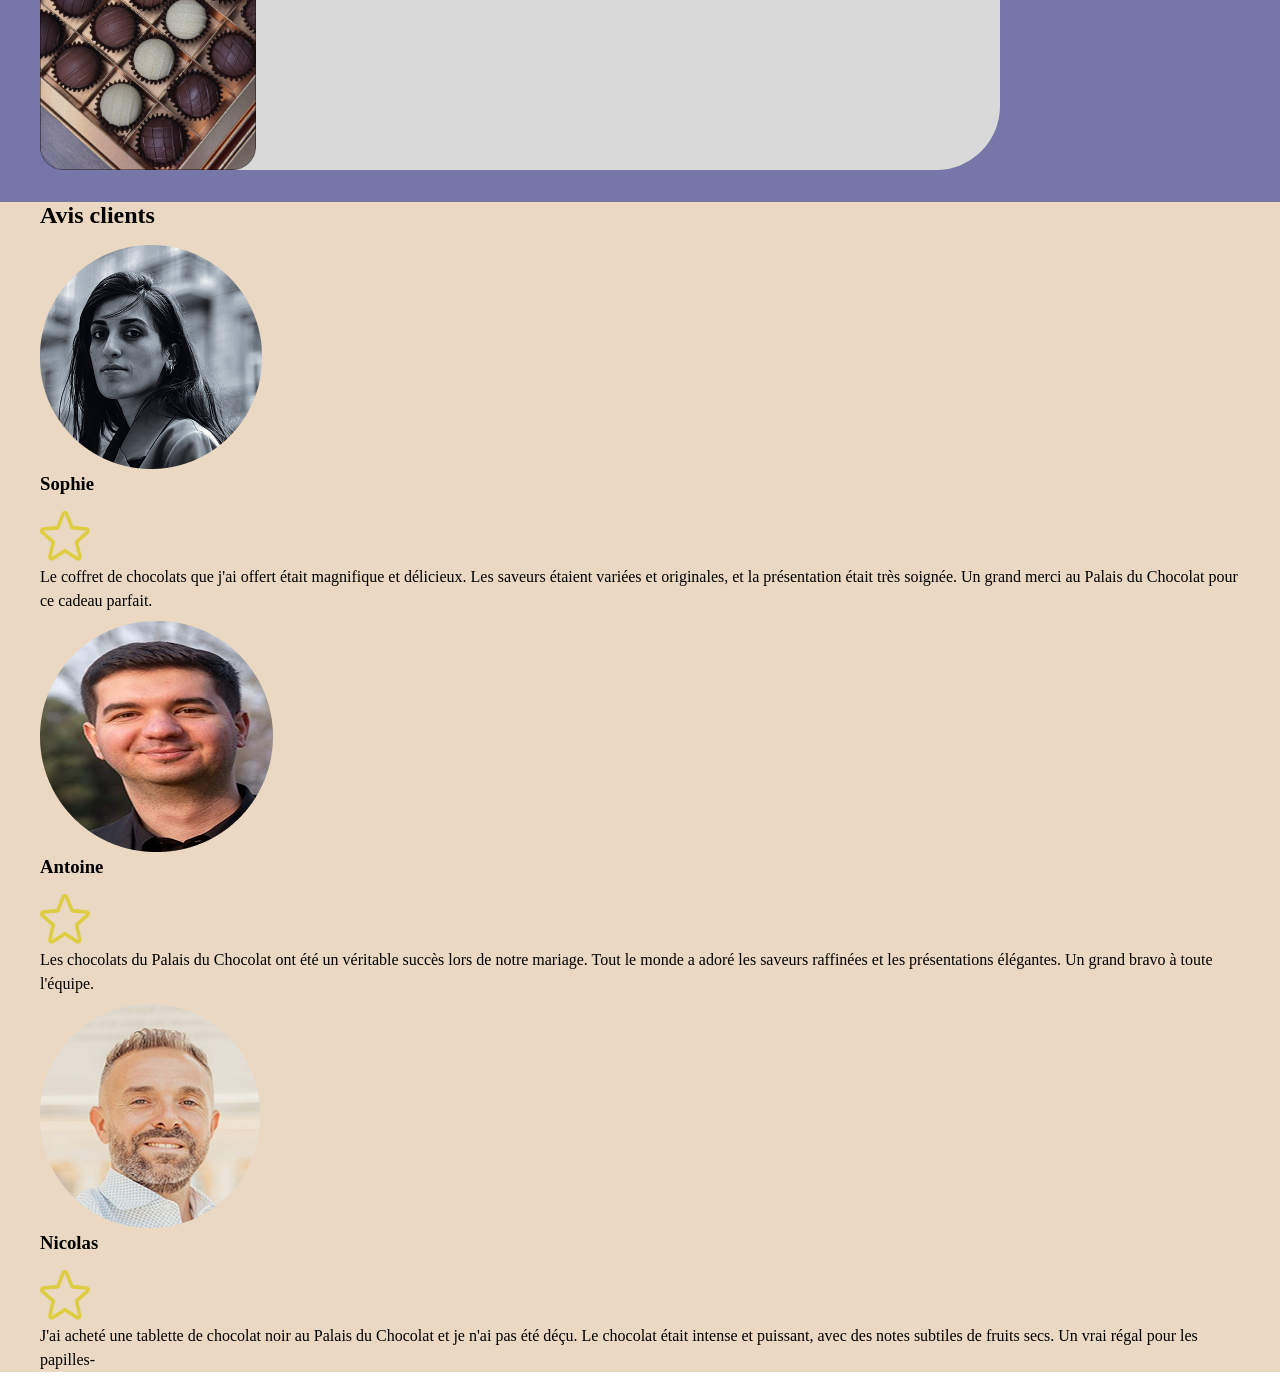
==== commit 808ea3e4: "mathis" ====
--- a/blabla.html
+++ b/blabla.html
@@ -11,11 +11,11 @@
 <body>
     <!-- /* ANCHOR: Header*/ -->
     <header class="beige">
-        <div class="container-1200 align-center flex justify-between">
+        <div class="container-1200 flex justify-between">
             <img src="Asset/logo.png" alt="Logo du Palais du Chocolat" class="large-4">
             <nav class="flex align-center">
-                <a href="#chocolats">Nos produits</a>
-                <a href="services.html" class="PlayfairD darkgrey text20px ">Nos Services</a>
+                <a href="#chocolats" class="PlayfairD darkgrey text30px">Nos produits</a>
+                <a href="services.html" class="PlayfairD darkgrey text30px">Nos services</a>
                 <a href="seconnecter.html" class="">
                     <img width="50px" height="50px" src="Asset/seconnecter.png">
                 </a>
@@ -30,12 +30,12 @@
         </div>
     </section>
     <!-- /* ANCHOR: nos chocolats*/ -->
-    <section class="beige">
-        <div class=" flex *container-1200">
-            <div>
-                <h2 id="chocolats">Nos chocolats</h2>
+    <section class="beige ptb-32">
+        <div class="container-1200">
+            <div class="flex justify-center">
+                <h2 id="chocolats" class="brown inter italic px64">Nos chocolats</h2>
             </div>
-            <div class="flex large-4">
+            <div class="flex justify-between">
                 <div class="cardNC">
                     <img src="Asset/praline.png" alt="Praliné Croustillant" width="100%">
                     <h3>Praliné Croustillant</h3>
@@ -61,20 +61,24 @@
         </div>
     </section>
     <!-- /* ANCHOR: Offre du moment*/ -->
-    <section>
+    <section class="grisclair ptb-32">
+        <div class="flex container-1200">
         <div>
             <h2>Notre offre du moment...</h2>
         </div>
-        <div>
-            <img src="Asset/Coffret.png" alt="Coffret de chocolats assortis">
+        <div class="flex cardoffre">
+            <img src="Asset/Coffret.png" alt="Coffret de chocolats assortis" class="large-3">
+            <div class="large-8">
             <h3>Coffret de chocolats assortis</h3>
-            <p>Un assortiment de chocolats fins,sélectionnés avec soin par nos chocolatiers. Un cadeau gourmand et
-                raffiné, qui fera plaisir à coup sûr.</p>
+            <p>Un assortiment de chocolats fins,sélectionnés avec soin par nos chocolatiers. Un cadeau gourmand et raffiné, qui fera plaisir à coup sûr</p>
             <a href="">Commander</a>
+            </div>
+        </div>
         </div>
     </section>
     <!-- /* ANCHOR: Avis clients*/ -->
     <section class="beige">
+        <div class="container-1200">
         <h2>Avis clients</h2>
         <div>
             <div>
@@ -113,6 +117,7 @@
             </p>
         </div>
         </div>
+        </div>
     </section>
 </body>
 
--- a/style.css
+++ b/style.css
@@ -126,7 +126,7 @@
   justify-content: space-between;
 }
 
-.justify-around {
+.justify-around{
   justify-content: space-around;
 }
 
@@ -134,7 +134,7 @@
   justify-content: center;
 }
 
-.align-center {
+.center {
   align-items: center;
 }
 
@@ -1025,6 +1025,9 @@
    background-color: #ead8c3;
 }
 
+.grisclair{
+  background-color:#7676A9;
+}
 .darkgrey{
   color:#2E2A26;
 }
@@ -1032,8 +1035,12 @@
 .white{
   color: #fff;
 }
-.text20px{
-  font-size: 20px; 
+
+.brown{
+  color: #533010;
+}
+.text30px{
+  font-size: 30px; 
 }
 
 .text64px{
@@ -1041,6 +1048,10 @@
 }
 .PlayfairD{
   font-family: 'Playfair Display';
+}
+
+.inter{
+  font-family: 'Inter';
 }
 
 .connect {
@@ -1056,6 +1067,9 @@
   font-style: bold;
 }
 
+.italic{
+  font-style: italic;
+}
 .mainbtn {
   display: inline-block;
 
@@ -1076,6 +1090,22 @@
 .cardNC {
   border-radius: 16px;
   background-color: #6C2815;
-  justify-content: space-between;
-  height: 80vh;
+  width: 28%;
+}
+
+.cardoffre{
+  border-radius: 64px;
+  background-color: #D9D9D9;
+  width: 80%;
+}
+.W40{
+  width: 40%;
+}
+
+.px64 {
+  font-size: 64px
+}
+
+.justify-left{
+  justify-content: flex-start;
 }
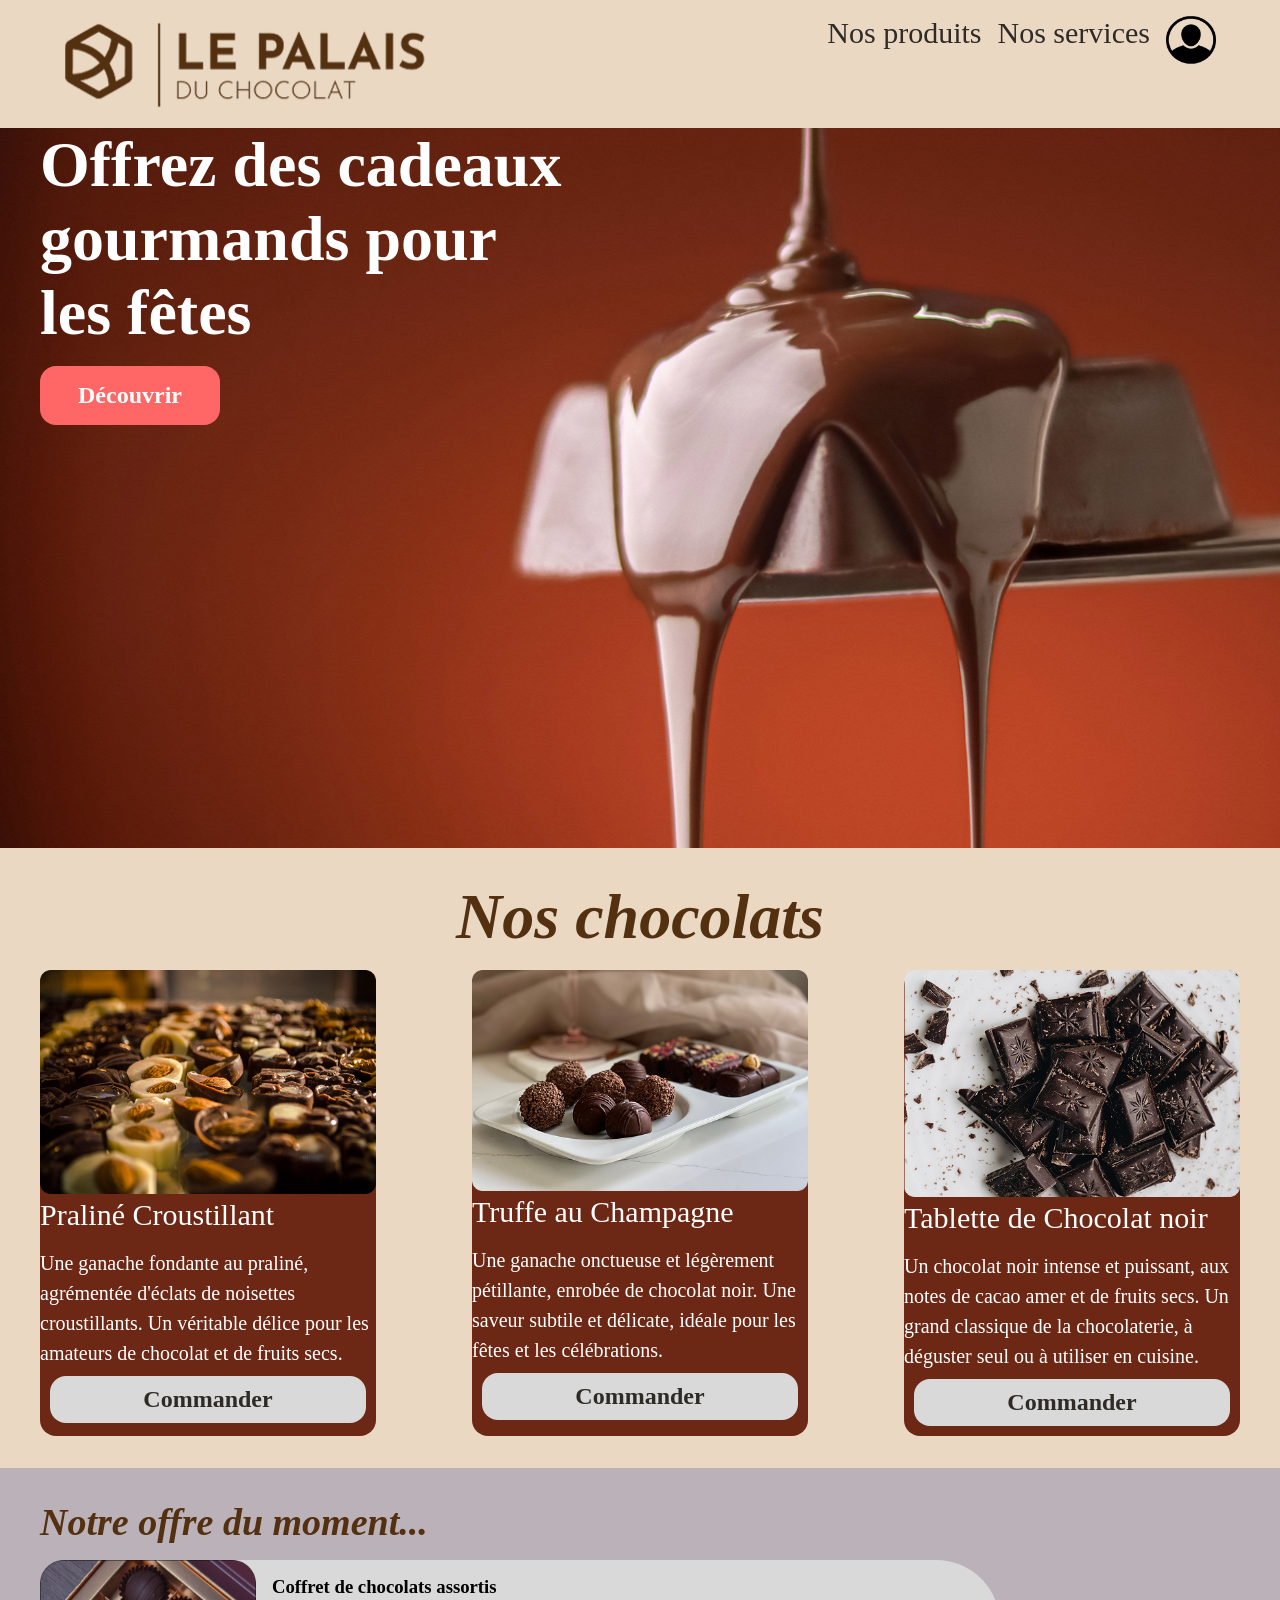
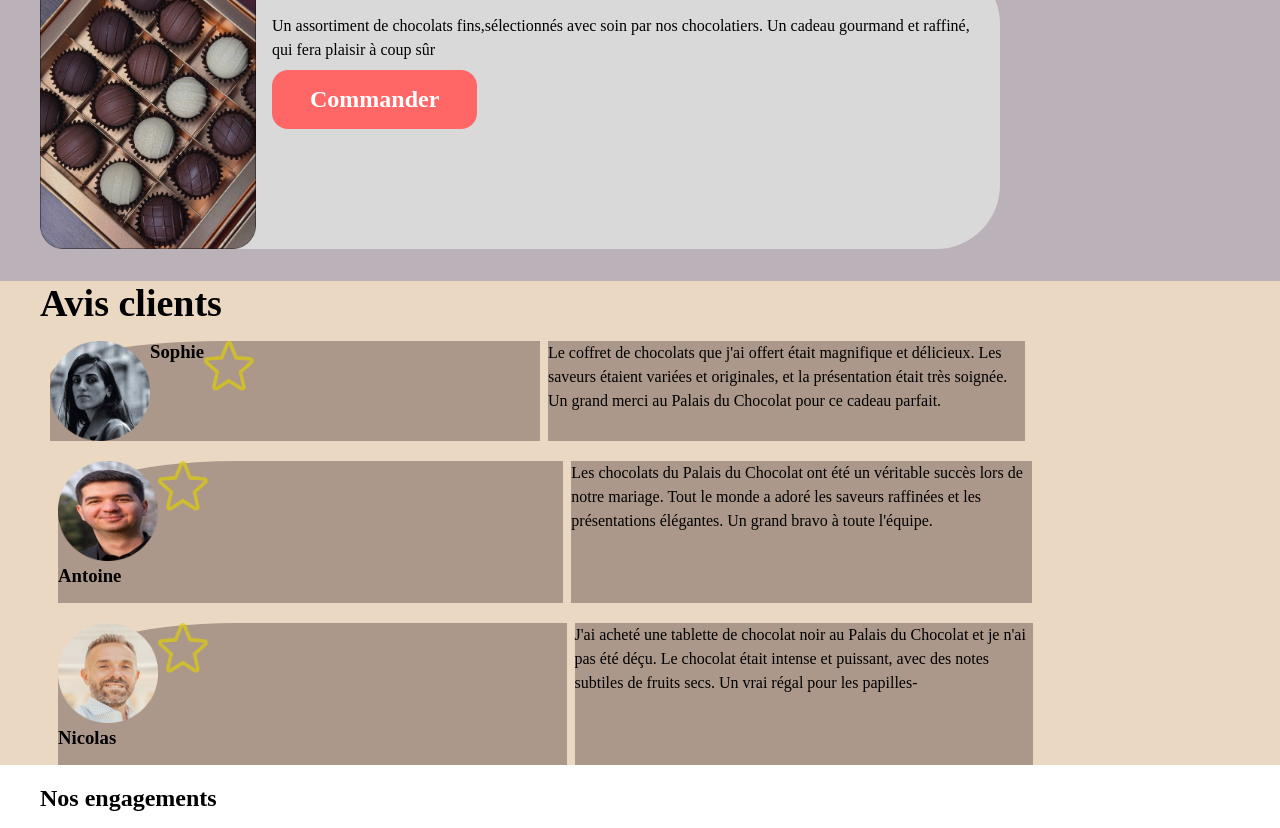
==== commit 7f4a229d: "zesdfdscxw" ====
--- a/blabla.html
+++ b/blabla.html
@@ -12,7 +12,7 @@
     <!-- /* ANCHOR: Header*/ -->
     <header class="beige">
         <div class="container-1200 flex justify-between">
-            <img src="Asset/logo.png" alt="Logo du Palais du Chocolat" class="large-4">
+            <img src="Asset/vrailogo.png" alt="Logo du Palais du Chocolat" class="large-4">
             <nav class="flex align-center">
                 <a href="#chocolats" class="PlayfairD darkgrey text30px">Nos produits</a>
                 <a href="services.html" class="PlayfairD darkgrey text30px">Nos services</a>
@@ -23,10 +23,13 @@
         </div>
     </header>
     <!-- /* ANCHOR: Section principale*/ -->
-    <section class="flex backimage">
+    <section class="backimage">
         <div class="container-1200">
-            <h1 class="bold white text64px">Offrez des cadeaux gourmands pour les fêtes</h1>
-            <a href="" class="mainbtn"></a>
+            <h1 class="bold white px64">Offrez des cadeaux <br>gourmands pour <br>les fêtes</h1>
+            <div class="">
+                <a href="" class="mainbtn">Découvrir</a>
+            </div>
+        </div>
         </div>
     </section>
     <!-- /* ANCHOR: nos chocolats*/ -->
@@ -38,86 +41,97 @@
             <div class="flex justify-between">
                 <div class="cardNC">
                     <img src="Asset/praline.png" alt="Praliné Croustillant" width="100%">
-                    <h3>Praliné Croustillant</h3>
-                    <p>Une ganache fondante au praliné, agrémentée d'éclats de noisettes croustillants. Un véritable
+                    <h3 class="chocotitre">Praliné Croustillant</h3>
+                    <p class="chocopara">Une ganache fondante au praliné, agrémentée d'éclats de noisettes croustillants. Un véritable
                         délice pour les amateurs de chocolat et de fruits secs.</p>
-                    <a href="">Commander</a>
+                    <a href="" class="secbtn flexbtn margbtn">Commander</a>
                 </div>
                 <div class="cardNC">
                     <img src="Asset/truffe-champagne.png" alt="Truffe au Champagne" width="100%">
-                    <h3>Truffe au Champagne</h3>
-                    <p>Une ganache onctueuse et légèrement pétillante, enrobée de chocolat noir. Une saveur subtile et
-                        délicate, idéale pour les fêtes et les célébrations.</p>
-                    <a href="">Commander</a>
+                    <div class="column">
+                        <h3 class="chocotitre">Truffe au Champagne</h3>
+                        <p class="chocopara">Une ganache onctueuse et légèrement pétillante, enrobée de chocolat noir. Une saveur subtile et délicate, idéale pour les fêtes et les célébrations.</p>
+                        <a href="" class="secbtn flexbtn margbtn">Commander</a>
+                    </div>
+
                 </div>
                 <div class="cardNC">
                     <img src="Asset/tablette.png" alt="Tablette de chocolat noir" width="100%">
-                    <h3>Tablette de Chocolat noir</h3>
-                    <p>Un chocolat noir intense et puissant, aux notes de cacao amer et de fruits secs. Un grand
+                    <h3 class="chocotitre">Tablette de Chocolat noir</h3>
+                    <p class="chocopara">Un chocolat noir intense et puissant, aux notes de cacao amer et de fruits secs. Un grand
                         classique de la chocolaterie, à déguster seul ou à utiliser en cuisine.</p>
-                    <a href="">Commander</a>
+                    <a href="" class="secbtn flexbtn margbtn">Commander</a>
                 </div>
             </div>
         </div>
     </section>
     <!-- /* ANCHOR: Offre du moment*/ -->
     <section class="grisclair ptb-32">
-        <div class="flex container-1200">
-        <div>
-            <h2>Notre offre du moment...</h2>
-        </div>
-        <div class="flex cardoffre">
-            <img src="Asset/Coffret.png" alt="Coffret de chocolats assortis" class="large-3">
-            <div class="large-8">
-            <h3>Coffret de chocolats assortis</h3>
-            <p>Un assortiment de chocolats fins,sélectionnés avec soin par nos chocolatiers. Un cadeau gourmand et raffiné, qui fera plaisir à coup sûr</p>
-            <a href="">Commander</a>
+        <div class="container-1200">
+            <div>
+                <h2 class="brown inter italic px38">Notre offre du moment...</h2>
             </div>
-        </div>
+            <div class="flex cardoffre">
+                <img src="Asset/Coffret.png" alt="Coffret de chocolats assortis" class="large-3">
+                <div class="large-12 p-16">
+                    <h3>Coffret de chocolats assortis</h3>
+                    <p>Un assortiment de chocolats fins,sélectionnés avec soin par nos chocolatiers. Un cadeau gourmand
+                        et raffiné, qui fera plaisir à coup sûr</p>
+                    <a href="" class="mainbtn">Commander</a>
+                </div>
+            </div>
         </div>
     </section>
     <!-- /* ANCHOR: Avis clients*/ -->
     <section class="beige">
         <div class="container-1200">
-        <h2>Avis clients</h2>
-        <div>
-            <div>
-                <img src="Asset/sophie.png" alt="Sophie">
-                <h3>Sophie</h3>
-                <a href="seconnecter.html" class=>
-                    <img width="50px" height="50px" src="Asset/Etoile.png">
+            <h2 class="px38">Avis clients</h2>
+            <div class="flex gap8 margbtn2">
+                <div class="flex cardTT">
+                    <img src="Asset/sophie.png" alt="Sophie" class="wphoto">
+                    <h3>Sophie</h3>
+                    <a href="seconnecter.html" class=>
+                        <img width="50px" height="50px" src="Asset/Etoile.png" class="etoile">
+                </div>
+                <div class="flex cardTT2">
+                    <p>Le coffret de chocolats que j'ai offert était magnifique et délicieux. Les saveurs étaient
+                        variées et
+                        originales, et la présentation était très soignée. Un grand merci au Palais du Chocolat pour ce
+                        cadeau parfait.</p>
+                </div>
             </div>
-            <div>
-                <p>Le coffret de chocolats que j'ai offert était magnifique et délicieux. Les saveurs étaient variées et
-                    originales, et la présentation était très soignée. Un grand merci au Palais du Chocolat pour ce
-                    cadeau parfait.</p>
+            <div class="flex gap8 margbtn2">
+                <div class="flex cardTT">
+                    <img src="Asset/Antoine.png" alt="Antoine" class="wphoto">
+                    <h3>Antoine</h3>
+                    <a href="seconnecter.html" class=>
+                        <img width="50px" height="50px" src="Asset/Etoile.png">
+                </div>
+                <div class="flex cardTT2">
+                    <p>Les chocolats du Palais du Chocolat ont été un véritable succès lors de notre mariage. Tout le
+                        monde a adoré les saveurs raffinées et les présentations élégantes. Un grand bravo à toute
+                        l'équipe.</p>
+                </div>
+            </div>
+            <div class="flex gap8 margbtn2">
+                <div class="flex cardTT">
+                    <img src="Asset/nicolas.png" alt="Nicolas" class="wphoto">
+                    <h3>Nicolas</h3>
+                    <a href="seconnecter.html" class=>
+                        <img width="50px" height="50px" src="Asset/Etoile.png">
+                </div>
+                <div class="flex cardTT2">
+                    <p>
+                        J'ai acheté une tablette de chocolat noir au Palais du Chocolat et je n'ai pas été déçu. Le
+                        chocolat était intense et puissant, avec des notes subtiles de fruits secs. Un vrai régal pour
+                        les papilles-
+                    </p>
+                </div>
             </div>
         </div>
-        <div>
-        <div>
-            <img src="Asset/Antoine.png">
-            <h3>Antoine</h3>
-            <a href="seconnecter.html" class=>
-                <img width="50px" height="50px" src="Asset/Etoile.png">
-        </div>
-        <div>
-            <p>Les chocolats du Palais du Chocolat ont été un véritable succès lors de notre mariage. Tout le monde a adoré les saveurs raffinées et les présentations élégantes. Un grand bravo à toute l'équipe.</p>
-        </div>
-        </div>
-        <div>
-        <div>
-            <img src="Asset/nicolas.png">
-            <h3>Nicolas</h3>
-            <a href="seconnecter.html" class=>
-                <img width="50px" height="50px" src="Asset/Etoile.png">
-        </div>
-        <div>
-            <p>
-              J'ai acheté une tablette de chocolat noir au Palais du Chocolat et je n'ai pas été déçu. Le chocolat était intense et puissant, avec des notes subtiles de fruits secs. Un vrai régal pour les papilles-  
-            </p>
-        </div>
-        </div>
-        </div>
+    </section>
+    <section class="container-1200">
+        <h2>Nos engagements</h2>
     </section>
 </body>
 
--- a/style.css
+++ b/style.css
@@ -32,7 +32,7 @@
   margin: 0;
   padding: 0;
   box-sizing: border-box;
-  font-family: Outfit;
+ 
 }
 
 html {
@@ -92,6 +92,13 @@
 
 .container-1200 {
   max-width: 1200px;
+  margin-left: auto;
+  margin-right: auto;
+  /*vous pouvez enlever le padding si il vous gene*/
+}
+
+.container-1400 {
+  max-width: 1400px;
   margin-left: auto;
   margin-right: auto;
   /*vous pouvez enlever le padding si il vous gene*/
@@ -111,7 +118,6 @@
 
 .flex {
   display: flex;
-  flex-wrap: wrap;
 }
 
 .flex-column {
@@ -154,9 +160,6 @@
   gap: var(--gap);
 }
 
-.gap8{
-  gap: 8px;
-}
 
 
 /* ANCHOR: 🧱Largeurs et colonnes */
@@ -1021,12 +1024,13 @@
 /*ANCHOR: Ajouts persos*/
 @import url('https://fonts.googleapis.com/css2?family=DM+Serif+Display:ital@0;1&family=Inter:ital,opsz,wght@0,14..32,100..900;1,14..32,100..900&family=Jost:ital,wght@0,100..900;1,100..900&family=Playfair+Display:ital,wght@0,400..900;1,400..900&display=swap'); 
 
+
 .beige{
    background-color: #ead8c3;
 }
 
 .grisclair{
-  background-color:#7676A9;
+  background-color:#BBB1B8;
 }
 .darkgrey{
   color:#2E2A26;
@@ -1054,6 +1058,18 @@
   font-family: 'Inter';
 }
 
+.chocotitre{
+  color:white;
+  font-family: 'Inter';
+  font-size: 30px;
+  font-weight: unset;
+}
+
+.chocopara{
+  color: white;
+  font-family: 'Inter';
+  font-size: 20px;
+}
 .connect {
   display: inline-block;
   background-image: url(Asset/seconnecter.png);
@@ -1072,14 +1088,43 @@
 }
 .mainbtn {
   display: inline-block;
-
-  padding: 10px 18px;
+  padding: 16px 38px;
   border-radius: 16px;
   cursor: pointer;
-  color: #FF6666;
-  border: 2px solid var(--primary);
-}
-
+  background-color: #FF6666;
+  font-size: 15px;
+  font-weight: 900;
+  font-size: 24px;
+  color: white;
+}
+
+.secbtn {
+  display: inline-block;
+  padding: 10px 30px;
+  border-radius: 16px;
+  cursor: pointer;
+  background-color: #D9D9D9;
+  font-size: 15px;
+  font-weight: 900;
+  font-size: 24px;
+  color: #2E2A26;
+}
+
+.flexbtn{
+  display: flex;
+  justify-content: center;
+}
+.margbtn{
+  margin-left: 10px;
+  margin-right: 10px;
+  margin-bottom: 10px;
+}
+
+.margbtn2{
+  margin-left: 10px;
+  margin-right: 10px;
+  margin-bottom: 20px;
+}
 .backimage{
   background-image: url("Asset/backimage.png");
   height: 80vh;
@@ -1098,14 +1143,54 @@
   background-color: #D9D9D9;
   width: 80%;
 }
+
+.cardTT {
+  border-top-left-radius: 35%;
+  background-color: #ac988a;
+  width: 80%;
+}
+
+.cardTT2{
+  background-color: #ac988a;
+  width: 70%;
+  height: 100%;
+}
 .W40{
   width: 40%;
 }
 
+.px38{
+  font-size: 38px;
+}
+
 .px64 {
   font-size: 64px
 }
 
 .justify-left{
   justify-content: flex-start;
+}
+
+.wrap{
+  flex-wrap: wrap;
+}
+
+.wphoto{
+  height: 100px;
+  width: 100px;
+}
+
+.column{
+  display: flex;
+  flex-direction: column;
+justify-content: space-between;
+}
+
+.gap8{
+  gap: 8px;
+}
+
+.etoile{
+  justify-content: center;
+  align-items: center;
 }
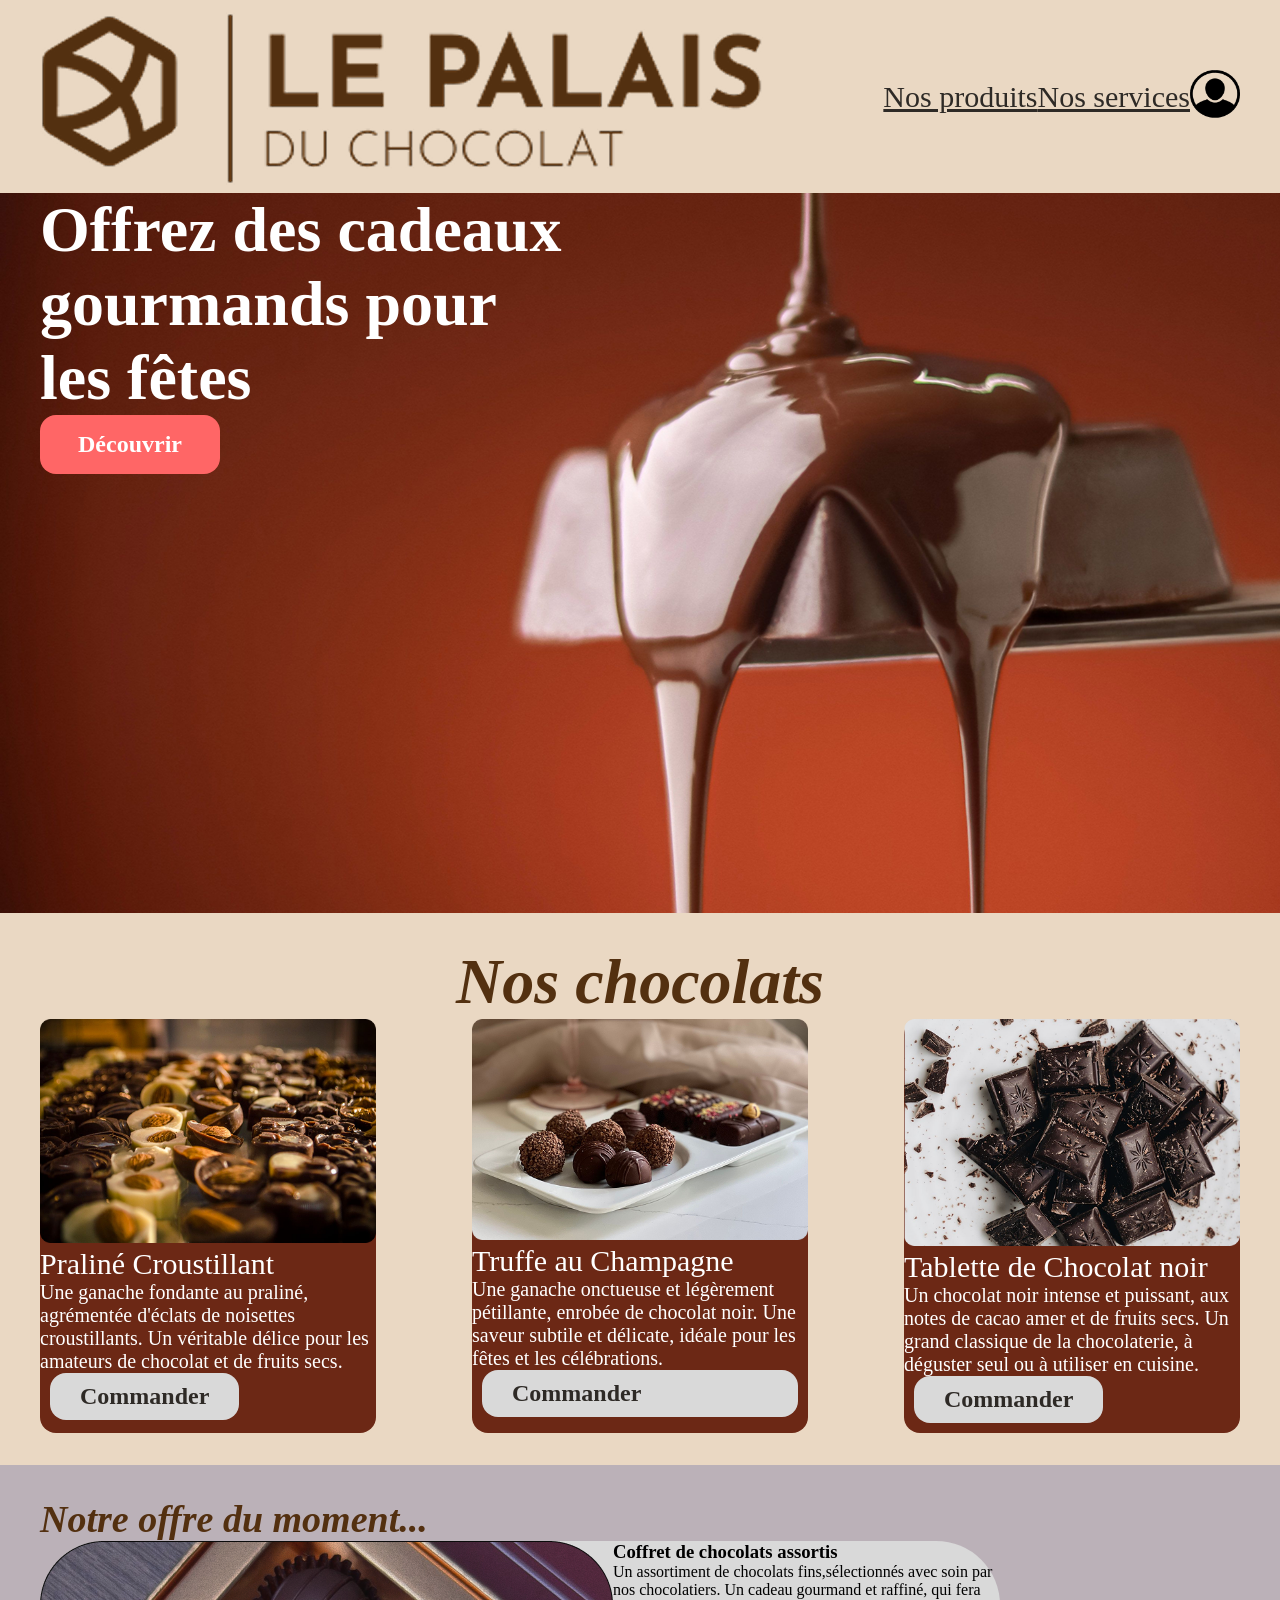
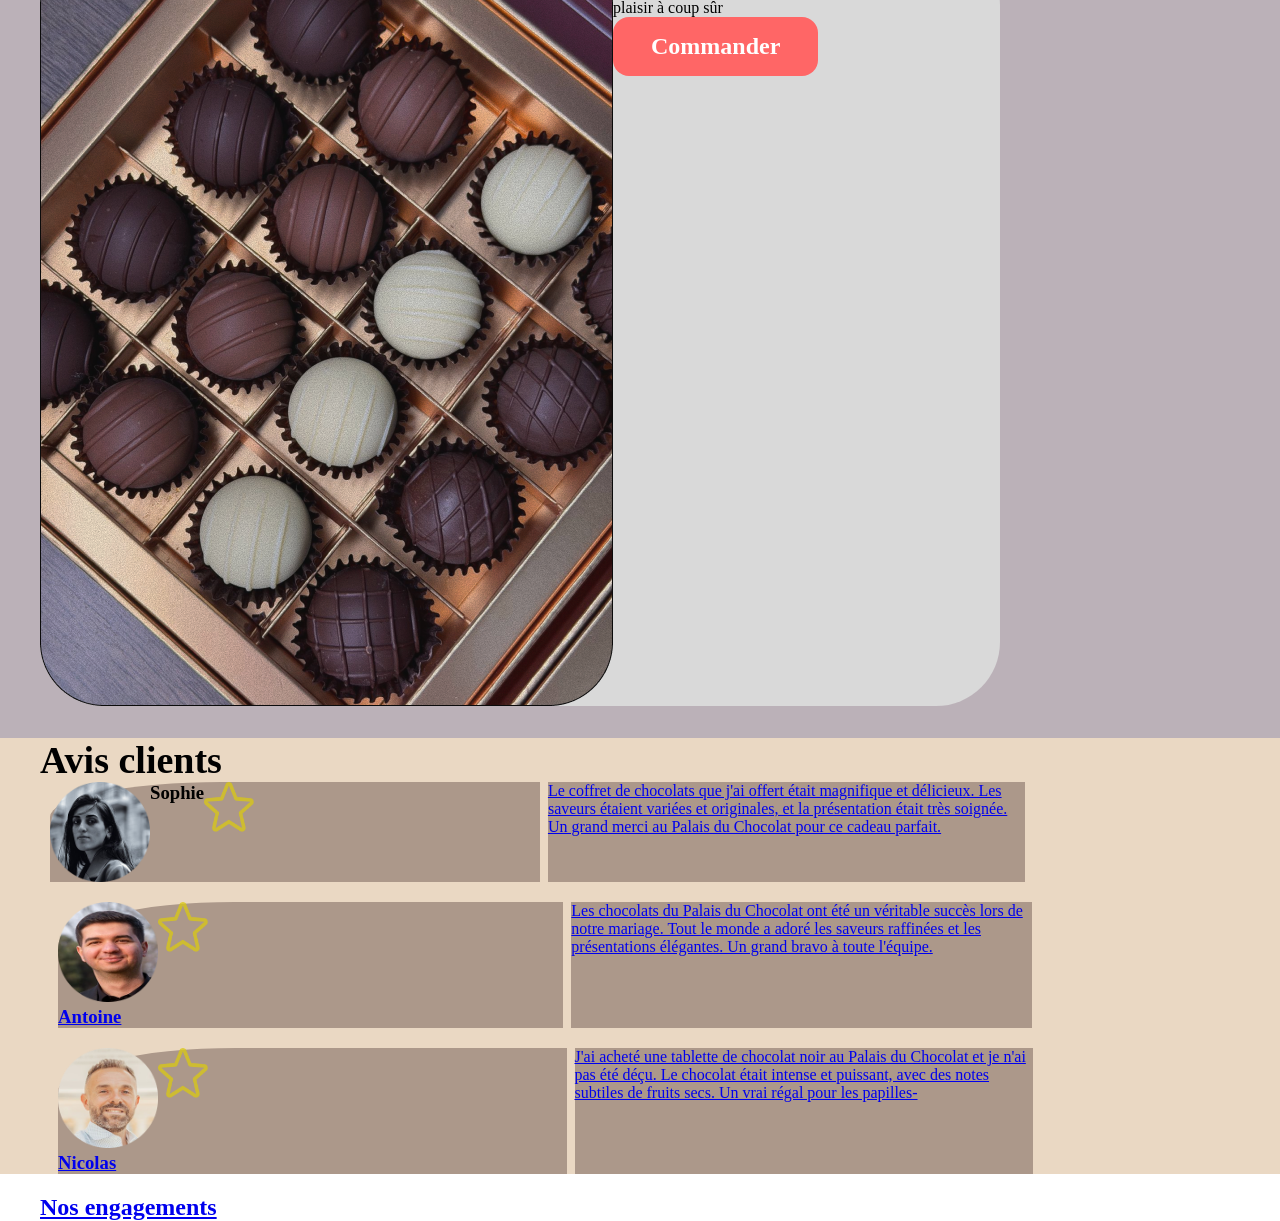
==== commit 60ddb787: "srgedvxw" ====
--- a/blabla.html
+++ b/blabla.html
@@ -33,7 +33,7 @@
         </div>
     </section>
     <!-- /* ANCHOR: nos chocolats*/ -->
-    <section class="beige ptb-32">
+    <section class="beige px32">
         <div class="container-1200">
             <div class="flex justify-center">
                 <h2 id="chocolats" class="brown inter italic px64">Nos chocolats</h2>
@@ -66,7 +66,7 @@
         </div>
     </section>
     <!-- /* ANCHOR: Offre du moment*/ -->
-    <section class="grisclair ptb-32">
+    <section class="grisclair px32">
         <div class="container-1200">
             <div>
                 <h2 class="brown inter italic px38">Notre offre du moment...</h2>
--- a/style.css
+++ b/style.css
@@ -1,95 +1,32 @@
-
-/* 
-   SOMMAIRE:
-   ⚓: Import des Typographies
-   ⚓ ANCHOR: Reset
-   ⚓ ANCHOR: 📦Container et responsive
-   ⚓ ANCHOR: 🪄 Mise en page flex
-   ⚓ ANCHOR: ✍️ Styliser du texte
-   ⚓ ANCHOR: 🚀 Margins and paddings 
-   ⚓ ANCHOR:  ✅Boutons
-   ⚓ ANCHOR:  🎓Header 
-   ⚓ ANCHOR:  🦸Hero 
-   ⚓ ANCHOR:  🃏 Cards
-   ⚓ ANCHOR:  ⛰️ backgrounds
-   ⚓ ANCHOR:  🪗 Accordion
-   ⚓ ANCHOR:  🍙 Bento
-   ⚓ ANCHOR:  👈 sidebar a gauche
-   ⚓ ANCHOR:  ✅ Formulaires
-*/
-
-/* ANCHOR: Import des Typographies*/
-
-@font-face {
-  font-family: 'Outfit';
-  src: url('./assets/Outfit/Outfit-VariableFont_wght.ttf');
-  font-weight: normal;
-  font-style: normal;
-}
-
-/* ANCHOR: Reset */
-* {
-  margin: 0;
-  padding: 0;
-  box-sizing: border-box;
- 
-}
-
-html {
-  overflow-x: hidden;
-}
-
-/* ANCHOR: 🤖 Variables */
-
-:root {
-  --gap: 32px
-}
-
-body.light {
-   --primary: #0077ff;
-  --secondary: #792556;
-  --hover: #005fcc;
-
-  --premier-plan: #1a1c1e;     /* Texte principal */
-  --deuxieme-plan: #f7f8fa;    /* Fond des cartes / sections */
-  --troisieme-plan: #edeff2;   /* Fond alterné */
-  --arriere-plan: #fcfcfd; 
-}
-
-body.dark {
-
- --primary: #5da0ff;
-  --secondary: #ac32b8;
-  --hover: #7cb8ff;
-
-  --premier-plan: #f4f6f8;     /* Texte principal clair */
-  --deuxieme-plan: #181a1e;    /* Fond principal */
-  --troisieme-plan: #20242a;   /* Fond secondaire */
-  --arriere-plan: #0f1115;     /* Fond global */
-}
-
-body {
-  background-color: var(--arriere-plan);
-  color: var(--premier-plan)
-}
-
-
-/* ANCHOR: 📦Container et responsive */
-
-.container {
-  width: 100%;
-  /*vous pouvez enlever le padding si il vous gene*/
-  padding: 16px;
-}
-
-.container-1000 {
-  max-width: 1000px;
-  width: 100%;
-  margin-left: auto;
-  margin-right: auto;
-  /*vous pouvez enlever le padding si il vous gene*/
-}
-
+/*ANCHOR: Import*/
+@import url('https://fonts.googleapis.com/css2?family=DM+Serif+Display:ital@0;1&family=Inter:ital,opsz,wght@0,14..32,100..900;1,14..32,100..900&family=Jost:ital,wght@0,100..900;1,100..900&family=Playfair+Display:ital,wght@0,400..900;1,400..900&display=swap'); 
+
+/*ANCHOR: Reset*/
+*{
+margin : 0;
+padding : 0;
+box-sizing: border-box;
+}
+
+/*ANCHOR: Flex*/
+.flex {
+  display: flex;
+} 
+
+.wrap{
+  flex-wrap: wrap;
+} 
+
+.flexbtn{
+  display: flex;
+  justify-content: center;
+}
+
+.wrap{
+  flex-wrap: wrap;
+}
+
+/*ANCHOR: Container & background*/
 .container-1200 {
   max-width: 1200px;
   margin-left: auto;
@@ -97,933 +34,12 @@
   /*vous pouvez enlever le padding si il vous gene*/
 }
 
-.container-1400 {
-  max-width: 1400px;
-  margin-left: auto;
-  margin-right: auto;
-  /*vous pouvez enlever le padding si il vous gene*/
-}
-
-.responsive {
-  /*Les images doivent d'adapter a leur parents*/
-  width: 100%;
-  height: auto;
-  object-fit: cover;
-  /* jouez sur ces proprietés pour recadrer / agrandir l'image */
-  object-position: center;
-}
-
-
-/* ANCHOR: 🪄 Mise en page flex */
-
-.flex {
-  display: flex;
-}
-
-.flex-column {
-  flex-direction: column;
-}
-
-.reverse {
-  flex-direction: row-reverse;
-}
-
-.justify-between {
-  justify-content: space-between;
-}
-
-.justify-around{
-  justify-content: space-around;
-}
-
-.justify-center {
-  justify-content: center;
-}
-
-.center {
-  align-items: center;
-}
-
-.align-start {
-  align-items: flex-start;
-}
-
-.align-end {
-  align-items: flex-end;
-}
-
-.alternate>div:nth-child(2n) {
-  flex-direction: row-reverse;
-}
-
-.gap {
-  gap: var(--gap);
-}
-
-
-
-/* ANCHOR: 🧱Largeurs et colonnes */
-/*Generation des classes pour la largeur des colonnes selon 
-les resolutions d'ecrans d'apres un petit script sass*/
-
-/*Desktop*/
-.large-1 {
-  width: calc(8.3333333333% - 11 * var(--gap) / 12);
-}
-
-.large-2 {
-  width: calc(16.6666666667% - 5 * var(--gap) / 6);
-}
-
-.large-3 {
-  width: calc(25% - 3 * var(--gap) / 4);
-}
-
-.large-4 {
-  width: calc(33.3333333333% - 2 * var(--gap) / 3);
-}
-
-.large-5 {
-  width: calc(41.6666666667% - 1.4 * var(--gap) / 2.4);
-}
-
-.large-6 {
-  width: calc(50% - 1 * var(--gap) / 2);
-}
-
-.large-7 {
-  width: calc(58.3333333333% - 0.7142857143 * var(--gap) / 1.7142857143);
-}
-
-.large-8 {
-  width: calc(66.6666666667% - 0.5 * var(--gap) / 1.5);
-}
-
-.large-9 {
-  width: calc(75% - 0.3333333333 * var(--gap) / 1.3333333333);
-}
-
-.large-10 {
-  width: calc(83.3333333333% - 0.2 * var(--gap) / 1.2);
-}
-
-.large-11 {
-  width: calc(91.6666666667% - 0.0909090909 * var(--gap) / 1.0909090909);
-}
-
-.large-12 {
-  width: calc(100% - 0 * var(--gap) / 1);
-}
-
-/*Tablets*/
-@media all and (max-width: 800px) {
-  .medium-1 {
-    width: calc(8.3333333333% - 11 * var(--gap) / 12);
-  }
-
-  .medium-2 {
-    width: calc(16.6666666667% - 5 * var(--gap) / 6);
-  }
-
-  .medium-3 {
-    width: calc(25% - 3 * var(--gap) / 4);
-  }
-
-  .medium-4 {
-    width: calc(33.3333333333% - 2 * var(--gap) / 3);
-  }
-
-  .medium-5 {
-    width: calc(41.6666666667% - 1.4 * var(--gap) / 2.4);
-  }
-
-  .medium-6 {
-    width: calc(50% - 1 * var(--gap) / 2);
-  }
-
-  .medium-7 {
-    width: calc(58.3333333333% - 0.7142857143 * var(--gap) / 1.7142857143);
-  }
-
-  .medium-8 {
-    width: calc(66.6666666667% - 0.5 * var(--gap) / 1.5);
-  }
-
-  .medium-9 {
-    width: calc(75% - 0.3333333333 * var(--gap) / 1.3333333333);
-  }
-
-  .medium-10 {
-    width: calc(83.3333333333% - 0.2 * var(--gap) / 1.2);
-  }
-
-  .medium-11 {
-    width: calc(91.6666666667% - 0.0909090909 * var(--gap) / 1.0909090909);
-  }
-
-  .medium-12 {
-    width: calc(100% - 0 * var(--gap) / 1);
-  }
-}
-
-/*Smartphones*/
-@media all and (max-width: 500px) {
-  .small-1 {
-    width: calc(8.3333333333% - 11 * var(--gap) / 12);
-  }
-
-  .small-2 {
-    width: calc(16.6666666667% - 5 * var(--gap) / 6);
-  }
-
-  .small-3 {
-    width: calc(25% - 3 * var(--gap) / 4);
-  }
-
-  .small-4 {
-    width: calc(33.3333333333% - 2 * var(--gap) / 3);
-  }
-
-  .small-5 {
-    width: calc(41.6666666667% - 1.4 * var(--gap) / 2.4);
-  }
-
-  .small-6 {
-    width: calc(50% - 1 * var(--gap) / 2);
-  }
-
-  .small-7 {
-    width: calc(58.3333333333% - 0.7142857143 * var(--gap) / 1.7142857143);
-  }
-
-  .small-8 {
-    width: calc(66.6666666667% - 0.5 * var(--gap) / 1.5);
-  }
-
-  .small-9 {
-    width: calc(75% - 0.3333333333 * var(--gap) / 1.3333333333);
-  }
-
-  .small-10 {
-    width: calc(83.3333333333% - 0.2 * var(--gap) / 1.2);
-  }
-
-  .small-11 {
-    width: calc(91.6666666667% - 0.0909090909 * var(--gap) / 1.0909090909);
-  }
-
-  .small-12 {
-    width: calc(100% - 0 * var(--gap) / 1);
-  }
-}
-
-
-/*Generation des classes pour la largeur des colonnes selon 
-les resolutions d'ecrans d'apres un petit script sass*/
-
-/*Desktop*/
-.large-1 {
-  width: calc(8.3333333333% - 11 * var(--gap) / 12);
-}
-
-.large-2 {
-  width: calc(16.6666666667% - 5 * var(--gap) / 6);
-}
-
-.large-3 {
-  width: calc(25% - 3 * var(--gap) / 4);
-}
-
-.large-4 {
-  width: calc(33.3333333333% - 2 * var(--gap) / 3);
-}
-
-.large-5 {
-  width: calc(41.6666666667% - 1.4 * var(--gap) / 2.4);
-}
-
-.large-6 {
-  width: calc(50% - 1 * var(--gap) / 2);
-}
-
-.large-7 {
-  width: calc(58.3333333333% - 0.7142857143 * var(--gap) / 1.7142857143);
-}
-
-.large-8 {
-  width: calc(66.6666666667% - 0.5 * var(--gap) / 1.5);
-}
-
-.large-9 {
-  width: calc(75% - 0.3333333333 * var(--gap) / 1.3333333333);
-}
-
-.large-10 {
-  width: calc(83.3333333333% - 0.2 * var(--gap) / 1.2);
-}
-
-.large-11 {
-  width: calc(91.6666666667% - 0.0909090909 * var(--gap) / 1.0909090909);
-}
-
-.large-12 {
-  width: calc(100% - 0 * var(--gap) / 1);
-}
-
-/*Tablets*/
-@media all and (max-width: 800px) {
-  .medium-1 {
-    width: calc(8.3333333333% - 11 * var(--gap) / 12);
-  }
-
-  .medium-2 {
-    width: calc(16.6666666667% - 5 * var(--gap) / 6);
-  }
-
-  .medium-3 {
-    width: calc(25% - 3 * var(--gap) / 4);
-  }
-
-  .medium-4 {
-    width: calc(33.3333333333% - 2 * var(--gap) / 3);
-  }
-
-  .medium-5 {
-    width: calc(41.6666666667% - 1.4 * var(--gap) / 2.4);
-  }
-
-  .medium-6 {
-    width: calc(50% - 1 * var(--gap) / 2);
-  }
-
-  .medium-7 {
-    width: calc(58.3333333333% - 0.7142857143 * var(--gap) / 1.7142857143);
-  }
-
-  .medium-8 {
-    width: calc(66.6666666667% - 0.5 * var(--gap) / 1.5);
-  }
-
-  .medium-9 {
-    width: calc(75% - 0.3333333333 * var(--gap) / 1.3333333333);
-  }
-
-  .medium-10 {
-    width: calc(83.3333333333% - 0.2 * var(--gap) / 1.2);
-  }
-
-  .medium-11 {
-    width: calc(91.6666666667% - 0.0909090909 * var(--gap) / 1.0909090909);
-  }
-
-  .medium-12 {
-    width: calc(100% - 0 * var(--gap) / 1);
-  }
-}
-
-/*Smartphones*/
-@media all and (max-width: 500px) {
-  .small-1 {
-    width: calc(8.3333333333% - 11 * var(--gap) / 12);
-  }
-
-  .small-2 {
-    width: calc(16.6666666667% - 5 * var(--gap) / 6);
-  }
-
-  .small-3 {
-    width: calc(25% - 3 * var(--gap) / 4);
-  }
-
-  .small-4 {
-    width: calc(33.3333333333% - 2 * var(--gap) / 3);
-  }
-
-  .small-5 {
-    width: calc(41.6666666667% - 1.4 * var(--gap) / 2.4);
-  }
-
-  .small-6 {
-    width: calc(50% - 1 * var(--gap) / 2);
-  }
-
-  .small-7 {
-    width: calc(58.3333333333% - 0.7142857143 * var(--gap) / 1.7142857143);
-  }
-
-  .small-8 {
-    width: calc(66.6666666667% - 0.5 * var(--gap) / 1.5);
-  }
-
-  .small-9 {
-    width: calc(75% - 0.3333333333 * var(--gap) / 1.3333333333);
-  }
-
-  .small-10 {
-    width: calc(83.3333333333% - 0.2 * var(--gap) / 1.2);
-  }
-
-  .small-11 {
-    width: calc(91.6666666667% - 0.0909090909 * var(--gap) / 1.0909090909);
-  }
-
-  .small-12 {
-    width: calc(100% - 0 * var(--gap) / 1);
-  }
-}
-
-
-/* ANCHOR: ✍️ Styliser du texte */
-
-h1,
-h2,
-h3,
-h4,
-h5,
-h6,
-.title {
-  margin-bottom: 16px;
-  color: var(--premier-plan);
-  font-weight: bold;
-}
-/*
-h1 {
-  font-size: 38px;
-}
-
-h2 {
-  font-size: 32px;
-}
-
-h3 {
-  font-size: 24px;
-}
-
-h4 {
-  font-size: 18px;
-}
-*/
-p {
-  line-height: 1.5;
-  margin-bottom: 8px;
-}
-
-a {
-  color: var(--premier-plan);
-  text-decoration: none;
-}
-
-.text-center {
-  text-align: center;
-}
-
-/* ANCHOR: 🚀 Margins and paddings  */
-
-.mt-64 {
-  margin-top: 64px;
-}
-
-.mt-32 {
-  margin-top: 32px;
-}
-.mt-16{
-  margin-top: 16px;
-}
-
-.mt-100 {
-  margin-top: 100px;
-}
-
-.m-auto{
-  margin-left: auto;
-  margin-right: auto;
-}
-
-.p-16 {
-  padding: 16px;
-}
-
-.ptb-32 {
-  padding: 32px 0;
-}
-
-
-/* ANCHOR: ✅Boutons  */
-
-.btn {
-  display: inline-block;
-
-  padding: 10px 18px;
-  border-radius: 8px;
-  cursor: pointer;
-
-  border: 2px solid var(--primary);
-}
-
-.btn-primary {
-  background-color: var(--primary);
-  color: var(--arriere-plan);
-}
-
-.btn-secondary{
-  background-color: var(--secondary);
-  color: var(--arriere-plan);
-  border: 2px solid var(--secondary);
-}
-
-.btn-outlined {
-
-  color: var(--primary);
-}
-
-.btn-disabled {
-  background-color: var(--troisieme-plan);
-  filter: grayscale(0.9);
-  opacity: 0.6;
-  color: var(--premier-plan);
-  cursor: not-allowed;
-  border: 2px solid var(--deuxieme-plan);
-}
-
-.btn-primary:hover {
-  
-  color: var(--arriere-plan) !important;
-  
-  background-color: var(--hover); 
-  border: 2px solid var(--hover);
-}
-
-.btn-secondary:hover{
-    color: var(--arriere-plan);
-    filter:brightness(1.2)
-}
-
-
-/* ANCHOR: 🎓Header */
-
-header {
-  background-color: var(--troisieme-plan);
-  padding: 16px 64px;
-  position: sticky;
-  top: 0px;
-  left: 0px;
-  z-index: 999;
-  width: 100%;
-}
-
-header nav {
-  display: flex;
-  gap: 16px;
-}
-
-header nav a {
-  color: var(--premier-plan);
-  transition: color .33s ease;
-}
-
-header a:hover,
-a:hover,
-a:hover>i {
-  color: var(--hover)
-}
-
-a.btn:hover,
-header a.btn:hover {}
-
-.burger {
-  display: none;
-}
-
-@media all and (max-width: 800px) {
-  header>nav {
-    position: absolute;
-    top: 51px;
-    left: 0;
-    background-color: var(--troisieme-plan);
-
-    width: 100%;
-    flex-direction: column;
-    justify-content: flex-start;
-    align-items: flex-start !important;
-    padding-left: 32px;
-    padding-top: 16px;
-    padding-bottom: 16px;
-    height: 100vh;
-    transform: translate(0, 0);
-    transition: transform 0.6s ease;
-
-
-  }
-
-  .closed-nav {
-    transform: translate(100%, 0);
-
-  }
-
-  .burger {
-    display: block;
-
-  }
-
-  #burger {
-    display: none;
-  }
-}
-
-
-/* ANCHOR: 🦸Hero */
-.hero {
-  background: var(--troisieme-plan);
-  height: 55vh;
-  position: relative;
-  overflow: hidden;
-}
-
-.hero-banner {
-  text-align: center;
-  position: absolute;
-  top: 50%;
-  left: 50%;
-  transform: translate(-50%, -50%);
-z-index: 2;
-  h2,
-  .sloggan,
-  .btn {
-
-    margin-top: 16px;
-    margin-bottom: 16px;
-  }
-
-}
-
-.slogan {
-  font-size: 44px;
-}
-
-
-/* ANCHOR: 🃏 Cards */
-.card {
-  border-radius: 8px;
-  background-color: var(--troisieme-plan);
-
-  h3,
-  h4,
-  .btn {
-    margin-top: 16px;
-    margin-bottom: 16px;
-  }
-
-  img {
-    border-radius: 8px;
-    object-fit: cover;
-    object-position: center;
-    width: 100%;
-    height: 150px;
-  }
-
-  p {
-    font-size: 14px;
-  }
-
-  .card-content {
-    padding: 8px;
-  }
-}
-
-.avis {
-
-  background-color: var(--deuxieme-plan);
-  padding: 16px;
-
-  &>div {
-    --gap: 16px;
-  }
-
-  border-radius: 8px;
-
-  h4 {
-    margin: 0;
-  }
-
-  .avatar {
-    width: 64px;
-    height: 64px;
-    border-radius: 64px;
-    background-color: var(--premier-plan);
-    padding: 8px;
-
-  }
-
-  .stars {
-    color: var(--primary);
-  }
-
-  p {
-    margin-top: 16px;
-    font-size: 14px;
-  }
-}
-
-
-/* ANCHOR: ⛰️ backgrounds */
-
-.bg-grey {
-  background-color: var(--troisieme-plan);
-}
-
-.bg-light-blue {
-  background-color: lightskyblue;
-  min-height: 200px;
-  /*enlever les arrondis */
-  border-radius: 16px;
-}
-
-
-/* ANCHOR: 🪗 Accordion */
-
-.accordion-title {
-  background-color: var(--troisieme-plan);
-  display: flex;
-  justify-content: space-between;
-  align-items: center;
-  padding: 8px;
-  margin-bottom: 8px;
-  border-radius: 8px;
-
-  h4 {
-    margin: 0;
-    font-weight: 500;
-  }
-
-  i {
-    rotate: 0;
-    transition: rotate 0.3s ease;
-  }
-
-  cursor: pointer;
-}
-
-.accordion-open .accordion-title {
-  i {
-    rotate: 90deg;
-  }
-}
-
-.accordion-content {
-  box-sizing: content-box;
-  overflow: hidden;
-  height: 0;
-  transition: height 0.3s ease;
-  background-color: var(--arriere-plan);
-
-  >div {
-    padding: 8px
-  }
-}
-
-
-🎞️ Slider */
-
-.slider-container {}
-
-.slider {
-  overflow-x: hidden;
-  overflow-y: hidden;
-  position: relative;
-  height: 600px;
-
-  .slides img {
-    display: block;
-  }
-
-  [data-type='opacity'] {
-
-    .slides {
-      position: relative;
-      height: 100%;
-
-    }
-
-    .slide:first-child {
-      position: static;
-    }
-
-    .slide {
-      position: absolute;
-      top: 0;
-      left: 0;
-      width: 100%;
-      height: 100%;
-      object-fit: cover;
-      opacity: 0;
-      transition: opacity .3s ease;
-
-    }
-  }
-
-  [data-type='translation'] {
-
-    display: flex;
-    
-
-    .slide {
-      width: 100%;
-      flex-shrink: 0;
-    }
-  }
-
-}
-
-.slides {
-  width: 100%;
-  height: 100%;
-  object-fit: cover;
-transition: transform 0.6s ease-in-out;
-    transform: translateX(0);
-  img {
-    width: 100%;
-    height: 100%;
-    object-fit: cover;
-
-  }
-}
-
-.slider-navigation {
-  display: flex;
-  justify-content: space-between;
-  position: absolute;
-  top: 50%;
-  width: 100%;
-  padding: 0 32px;
-
-  >div {
-    background-color: var(--primary);
-    color: var(--arriere-plan);
-
-    padding: 8px;
-    border-radius: 4px;
-    cursor: pointer;
-    user-select: none;
-  }
-
-  >div:hover {
-    filter: brightness(1.1);
-
-  }
-}
-
-.slide-visible {
-  opacity: 1 !important;
-}
-
-
-/* ANCHOR: 🍙 Bento */
-
-.bento img {
-  height: 100%;
-  object-fit: cover;
-  border-radius: 16px;
-}
-
-
-/* ANCHOR: 👈 sidebar a gauche */
-
-.sidebar {
-  width: 200px;
-
-  background-color: var(--troisieme-plan);
-}
-
-.sidebar-nav {
-  position: sticky;
-  top: 76px;
-  left: 0;
-  padding: 16px;
-
-  ul li {
-    list-style: none;
-    margin-bottom: 8px;
-  }
-}
-
-.right-side {
-  width: calc(100% - 200px - var(--gap));
-  padding-right: var(--gap);
-}
-
-
-/* ANCHOR: ✅ Formulaires */
-
-.toggle {
-  position: relative;
-  display: inline-block;
-  width: 60px;
-  height: 34px;
-}
-
-/* Masquer la case à cocher réelle */
-.toggle input {
-  opacity: 0;
-  width: 0;
-  height: 0;
-}
-
-/* Slider (le bouton visible) */
-.toggle-slider {
-  position: absolute;
-  cursor: pointer;
-  top: 0;
-  left: 0;
-  right: 0;
-  bottom: 0;
-  background-color: #ccc;
-  border-radius: 34px;
-  transition: background-color 0.3s;
-}
-
-/* Cercle du slider */
-.toggle-slider::before {
-  content: "";
-  position: absolute;
-  height: 26px;
-  width: 26px;
-  left: 4px;
-  bottom: 4px;
-  background-color: white;
-  border-radius: 50%;
-  transition: transform 0.3s;
-}
-
-/* Quand la checkbox est cochée */
-.toggle input:checked+.toggle-slider {
-  background-color: var(--primary);
-  /* couleur active (orange) */
-}
-
-.toggle input:checked+.toggle-slider::before {
-  transform: translateX(26px);
-  /* déplacement du cercle */
-}
-
-/* Optionnel : ajouter une petite ombre */
-.toggle-slider::before {
-  box-shadow: 0 2px 4px rgba(0, 0, 0, 0.3);
-}
-
-/*todo: forms*/
-
-html{
-  scroll-behavior: smooth;
-  
-}
-section{
-  scroll-margin-top: 100px ;
-}
-
-
-/*ANCHOR: Ajouts persos*/
-@import url('https://fonts.googleapis.com/css2?family=DM+Serif+Display:ital@0;1&family=Inter:ital,opsz,wght@0,14..32,100..900;1,14..32,100..900&family=Jost:ital,wght@0,100..900;1,100..900&family=Playfair+Display:ital,wght@0,400..900;1,400..900&display=swap'); 
-
+.backimage{
+  background-image: url("Asset/backimage.png");
+  height: 80vh;
+  background-repeat: no-repeat;
+  background-size: cover;
+}
 
 .beige{
    background-color: #ead8c3;
@@ -1032,6 +48,16 @@
 .grisclair{
   background-color:#BBB1B8;
 }
+
+/*ANCHOR: Typographie*/
+.bold{
+  font-style: bold;
+}
+
+.italic{
+  font-style: italic;
+}
+
 .darkgrey{
   color:#2E2A26;
 }
@@ -1058,34 +84,15 @@
   font-family: 'Inter';
 }
 
-.chocotitre{
-  color:white;
-  font-family: 'Inter';
-  font-size: 30px;
-  font-weight: unset;
-}
-
-.chocopara{
-  color: white;
-  font-family: 'Inter';
-  font-size: 20px;
-}
+/*ANCHOR: Bouton*/
 .connect {
   display: inline-block;
   background-image: url(Asset/seconnecter.png);
   padding: 10px 18px;
   cursor: pointer;
-
   border: 2px solid var(--primary);
 }
 
-.bold{
-  font-style: bold;
-}
-
-.italic{
-  font-style: italic;
-}
 .mainbtn {
   display: inline-block;
   padding: 16px 38px;
@@ -1093,6 +100,7 @@
   cursor: pointer;
   background-color: #FF6666;
   font-size: 15px;
+  text-decoration: none;
   font-weight: 900;
   font-size: 24px;
   color: white;
@@ -1105,15 +113,13 @@
   cursor: pointer;
   background-color: #D9D9D9;
   font-size: 15px;
+  text-decoration: none;
   font-weight: 900;
   font-size: 24px;
   color: #2E2A26;
 }
 
-.flexbtn{
-  display: flex;
-  justify-content: center;
-}
+/*ANCHOR: Marging and padding*/
 .margbtn{
   margin-left: 10px;
   margin-right: 10px;
@@ -1125,11 +131,9 @@
   margin-right: 10px;
   margin-bottom: 20px;
 }
-.backimage{
-  background-image: url("Asset/backimage.png");
-  height: 80vh;
-  background-repeat: no-repeat;
-  background-size: cover;
+
+.gap8{
+  gap: 8px;
 }
 
 .cardNC {
@@ -1159,6 +163,10 @@
   width: 40%;
 }
 
+.px32 {
+  padding: 32px;
+}
+
 .px38{
   font-size: 38px;
 }
@@ -1167,12 +175,16 @@
   font-size: 64px
 }
 
+.justify-between {
+  justify-content: space-between;
+} 
+
+.justify-center {
+  justify-content: center;
+}
+
 .justify-left{
   justify-content: flex-start;
-}
-
-.wrap{
-  flex-wrap: wrap;
 }
 
 .wphoto{
@@ -1186,11 +198,28 @@
 justify-content: space-between;
 }
 
-.gap8{
-  gap: 8px;
-}
-
 .etoile{
   justify-content: center;
   align-items: center;
+}
+
+.large-4 {
+  width: calc(33.3333333333% - 2 * var(--gap) / 3);
+}
+
+.align-center {
+  align-items: center;
+}
+
+.chocotitre{
+  color:white;
+  font-family: 'Inter';
+  font-size: 30px;
+  font-weight: unset;
+}
+
+.chocopara{
+  color: white;
+  font-family: 'Inter';
+  font-size: 20px;
 }
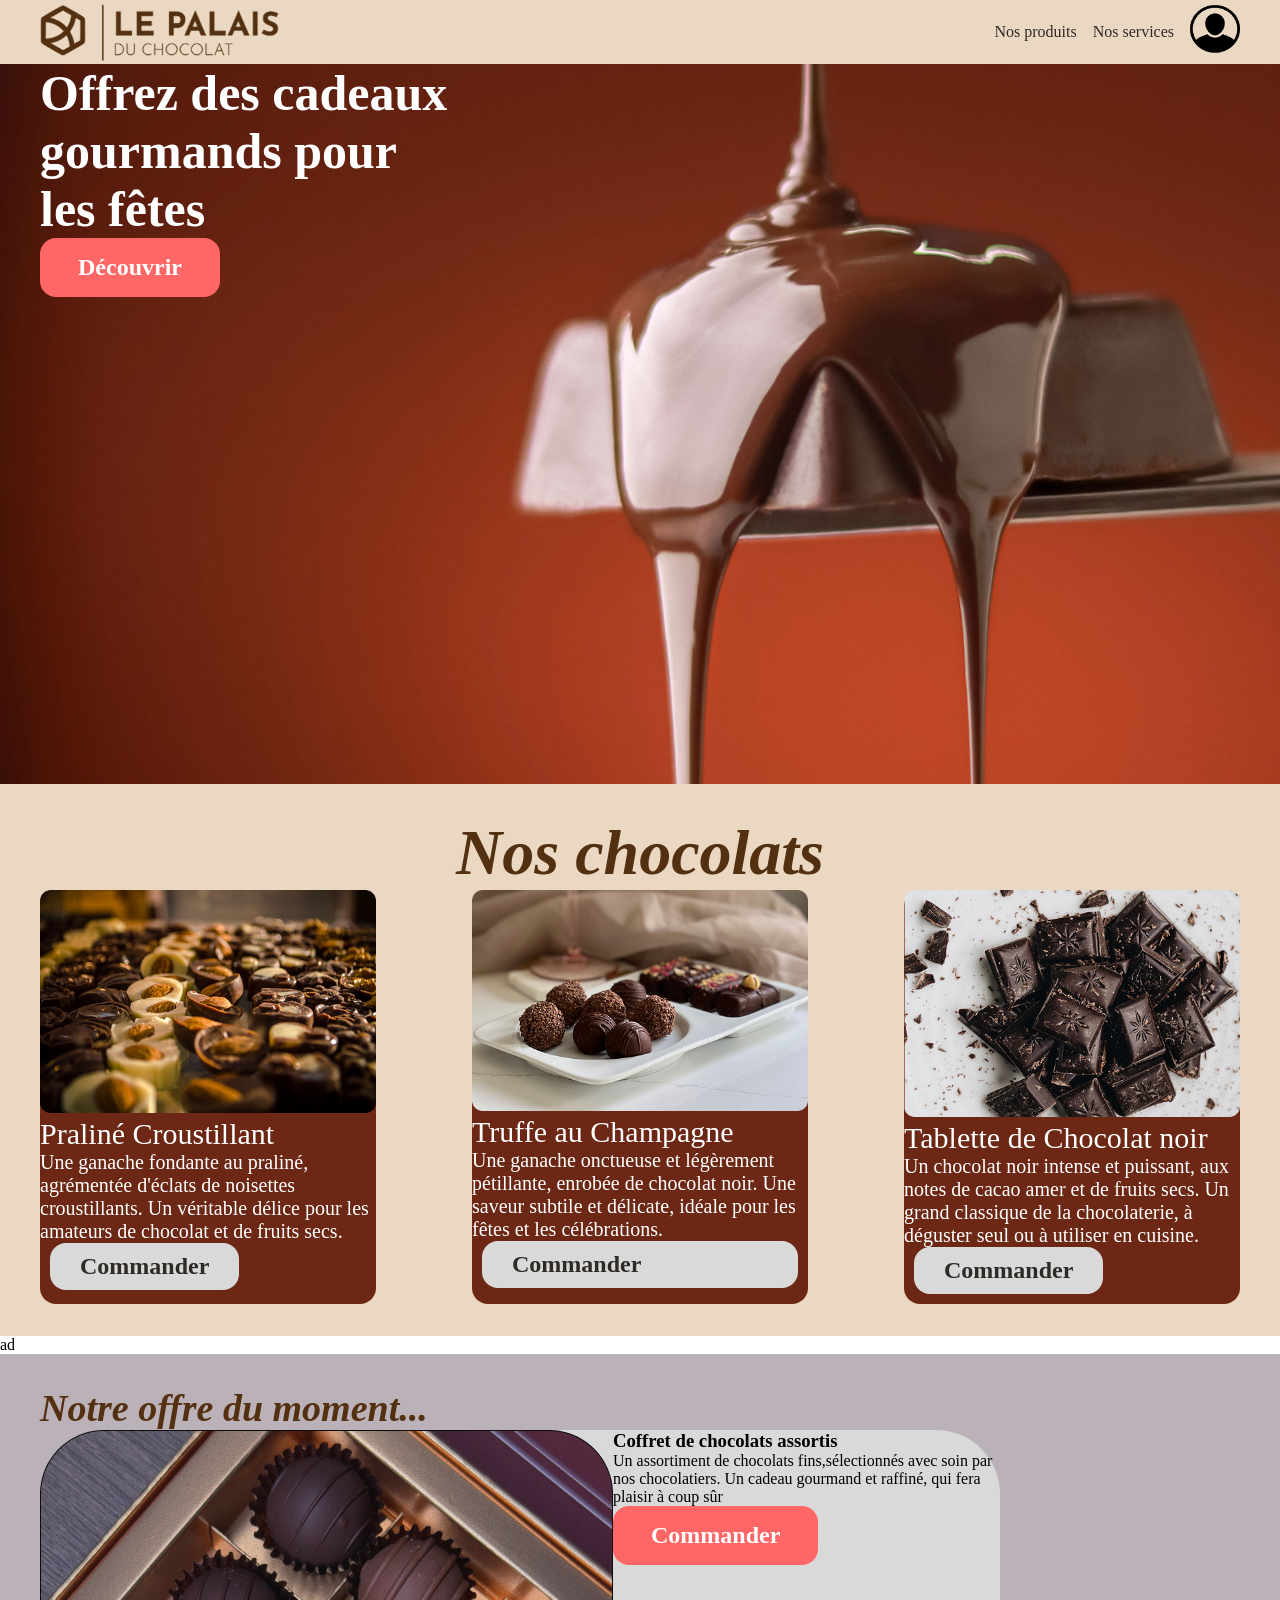
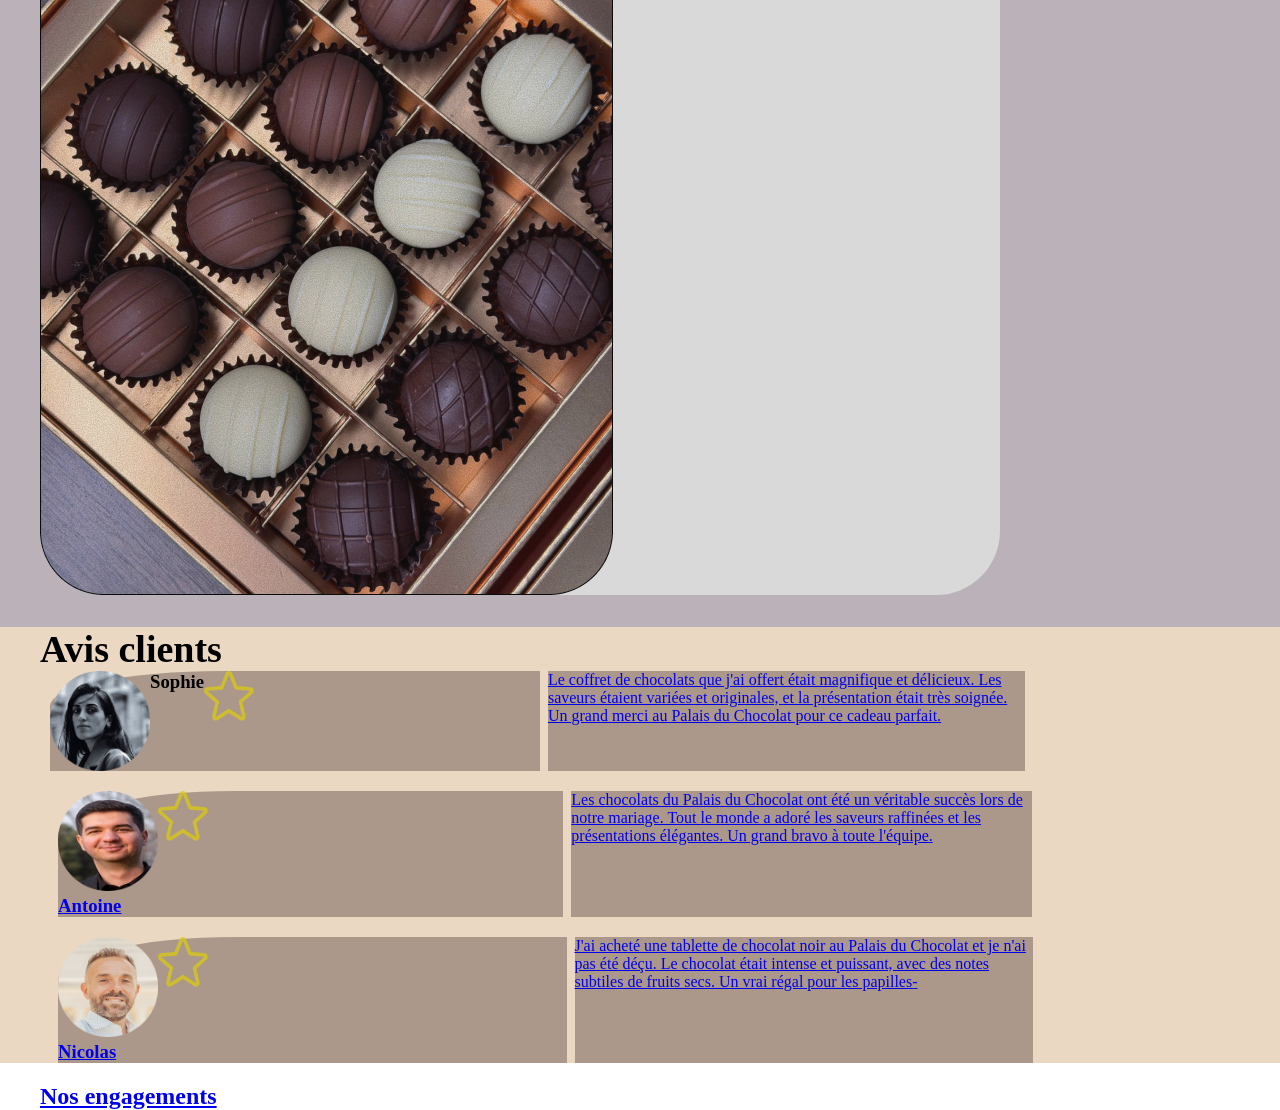
==== commit 4988f6fe: "ygjh" ====
--- a/blabla.html
+++ b/blabla.html
@@ -12,10 +12,10 @@
     <!-- /* ANCHOR: Header*/ -->
     <header class="beige">
         <div class="container-1200 flex justify-between">
-            <img src="Asset/vrailogo.png" alt="Logo du Palais du Chocolat" class="large-4">
-            <nav class="flex align-center">
-                <a href="#chocolats" class="PlayfairD darkgrey text30px">Nos produits</a>
-                <a href="services.html" class="PlayfairD darkgrey text30px">Nos services</a>
+            <img src="Asset/vrailogo.png" alt="Logo du Palais du Chocolat" class="W20">
+            <nav class="flex align-center gap16">
+                <a href="#chocolats" class="PlayfairD darkgrey px20 underline">Nos produits</a>
+                <a href="services.html" class="PlayfairD darkgrey px20 underline">Nos services</a>
                 <a href="seconnecter.html" class="">
                     <img width="50px" height="50px" src="Asset/seconnecter.png">
                 </a>
@@ -25,7 +25,7 @@
     <!-- /* ANCHOR: Section principale*/ -->
     <section class="backimage">
         <div class="container-1200">
-            <h1 class="bold white px64">Offrez des cadeaux <br>gourmands pour <br>les fêtes</h1>
+            <h1 class="bold white px50">Offrez des cadeaux <br>gourmands pour <br>les fêtes</h1>
             <div class="">
                 <a href="" class="mainbtn">Découvrir</a>
             </div>
@@ -33,7 +33,7 @@
         </div>
     </section>
     <!-- /* ANCHOR: nos chocolats*/ -->
-    <section class="beige px32">
+    <section class="beige pad32">
         <div class="container-1200">
             <div class="flex justify-center">
                 <h2 id="chocolats" class="brown inter italic px64">Nos chocolats</h2>
@@ -66,7 +66,7 @@
         </div>
     </section>
     <!-- /* ANCHOR: Offre du moment*/ -->
-    <section class="grisclair px32">
+    ad<section class="grisclair pad32">
         <div class="container-1200">
             <div>
                 <h2 class="brown inter italic px38">Notre offre du moment...</h2>
@@ -94,10 +94,7 @@
                         <img width="50px" height="50px" src="Asset/Etoile.png" class="etoile">
                 </div>
                 <div class="flex cardTT2">
-                    <p>Le coffret de chocolats que j'ai offert était magnifique et délicieux. Les saveurs étaient
-                        variées et
-                        originales, et la présentation était très soignée. Un grand merci au Palais du Chocolat pour ce
-                        cadeau parfait.</p>
+                    <p>Le coffret de chocolats que j'ai offert était magnifique et délicieux. Les saveurs étaient variées et originales, et la présentation était très soignée. Un grand merci au Palais du Chocolat pour ce cadeau parfait.</p>
                 </div>
             </div>
             <div class="flex gap8 margbtn2">
@@ -108,9 +105,7 @@
                         <img width="50px" height="50px" src="Asset/Etoile.png">
                 </div>
                 <div class="flex cardTT2">
-                    <p>Les chocolats du Palais du Chocolat ont été un véritable succès lors de notre mariage. Tout le
-                        monde a adoré les saveurs raffinées et les présentations élégantes. Un grand bravo à toute
-                        l'équipe.</p>
+                    <p>Les chocolats du Palais du Chocolat ont été un véritable succès lors de notre mariage. Tout le monde a adoré les saveurs raffinées et les présentations élégantes. Un grand bravo à toute l'équipe.</p>
                 </div>
             </div>
             <div class="flex gap8 margbtn2">
--- a/style.css
+++ b/style.css
@@ -26,6 +26,47 @@
   flex-wrap: wrap;
 }
 
+.justify-between {
+  justify-content: space-between;
+} 
+
+.justify-center {
+  justify-content: center;
+}
+
+.justify-left{
+  justify-content: flex-start;
+}
+
+.align-center {
+  align-items: center;
+}
+
+.column{
+  display: flex;
+  flex-direction: column;
+justify-content: space-between;
+}
+
+/*ANCHOR: Largeurs*/
+.W20{
+  width: 20%;
+}
+.W40{
+  width: 40%;
+}
+
+.large-4 {
+  width: calc(33.3333333333% - 2 * var(--gap) / 3);
+}
+
+.gap8{
+  gap: 8px;
+}
+
+.gap16{
+  gap: 16px;
+}
 /*ANCHOR: Container & background*/
 .container-1200 {
   max-width: 1200px;
@@ -58,6 +99,10 @@
   font-style: italic;
 }
 
+.underline{
+  text-decoration: none;
+}
+
 .darkgrey{
   color:#2E2A26;
 }
@@ -69,13 +114,26 @@
 .brown{
   color: #533010;
 }
-.text30px{
+
+.px15{
+  font-size: 20px; 
+}
+
+.px30{
   font-size: 30px; 
 }
 
-.text64px{
-  font-size: 64px;
-}
+.px38{
+  font-size: 38px;
+}
+
+.px50{
+  font-size: 50px;
+}
+.px64 {
+  font-size: 64px
+}
+
 .PlayfairD{
   font-family: 'Playfair Display';
 }
@@ -132,10 +190,11 @@
   margin-bottom: 20px;
 }
 
-.gap8{
-  gap: 8px;
-}
-
+.pad32 {
+  padding: 32px;
+}
+
+/*ANCHOR: Cartes */
 .cardNC {
   border-radius: 16px;
   background-color: #6C2815;
@@ -159,57 +218,20 @@
   width: 70%;
   height: 100%;
 }
-.W40{
-  width: 40%;
-}
-
-.px32 {
-  padding: 32px;
-}
-
-.px38{
-  font-size: 38px;
-}
-
-.px64 {
-  font-size: 64px
-}
-
-.justify-between {
-  justify-content: space-between;
-} 
-
-.justify-center {
-  justify-content: center;
-}
-
-.justify-left{
-  justify-content: flex-start;
-}
-
+
+
+/*ANCHOR: Modifs perso*/
 .wphoto{
   height: 100px;
   width: 100px;
 }
 
-.column{
-  display: flex;
-  flex-direction: column;
-justify-content: space-between;
-}
 
 .etoile{
   justify-content: center;
   align-items: center;
 }
 
-.large-4 {
-  width: calc(33.3333333333% - 2 * var(--gap) / 3);
-}
-
-.align-center {
-  align-items: center;
-}
 
 .chocotitre{
   color:white;
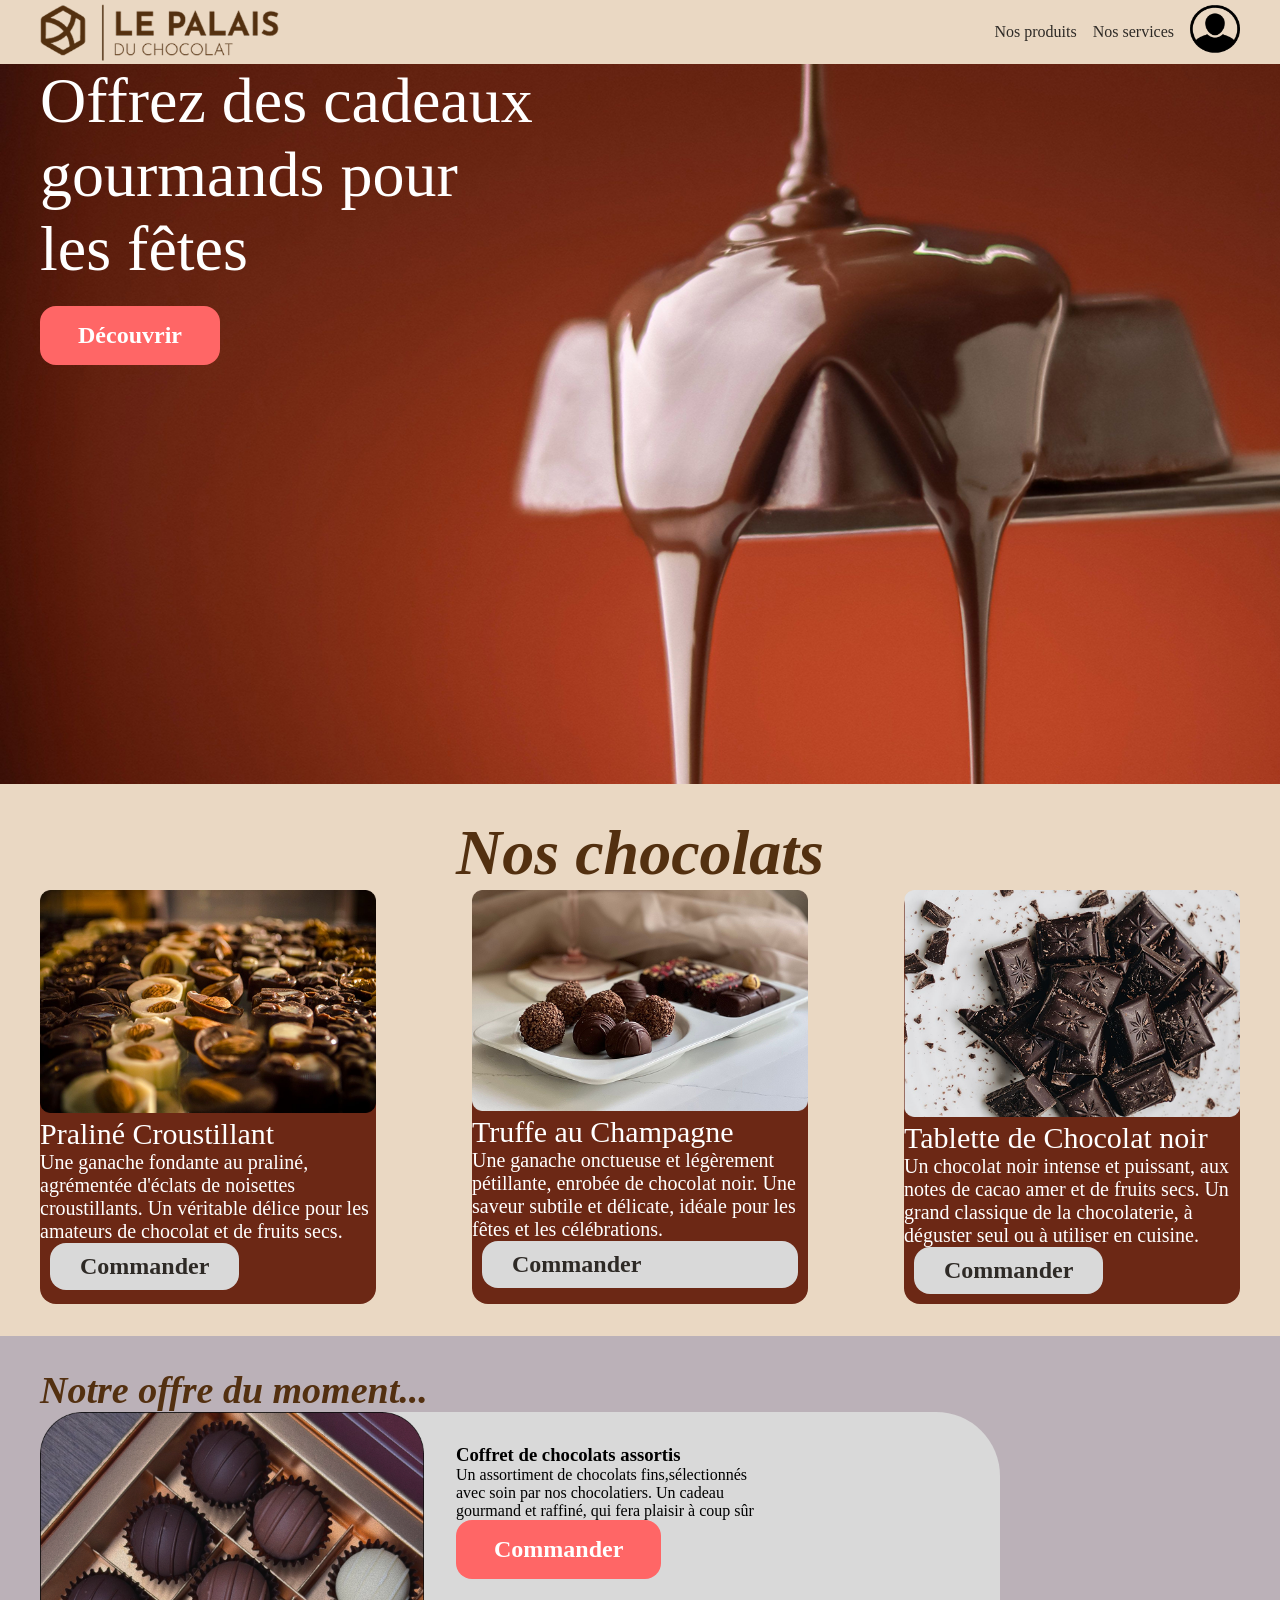
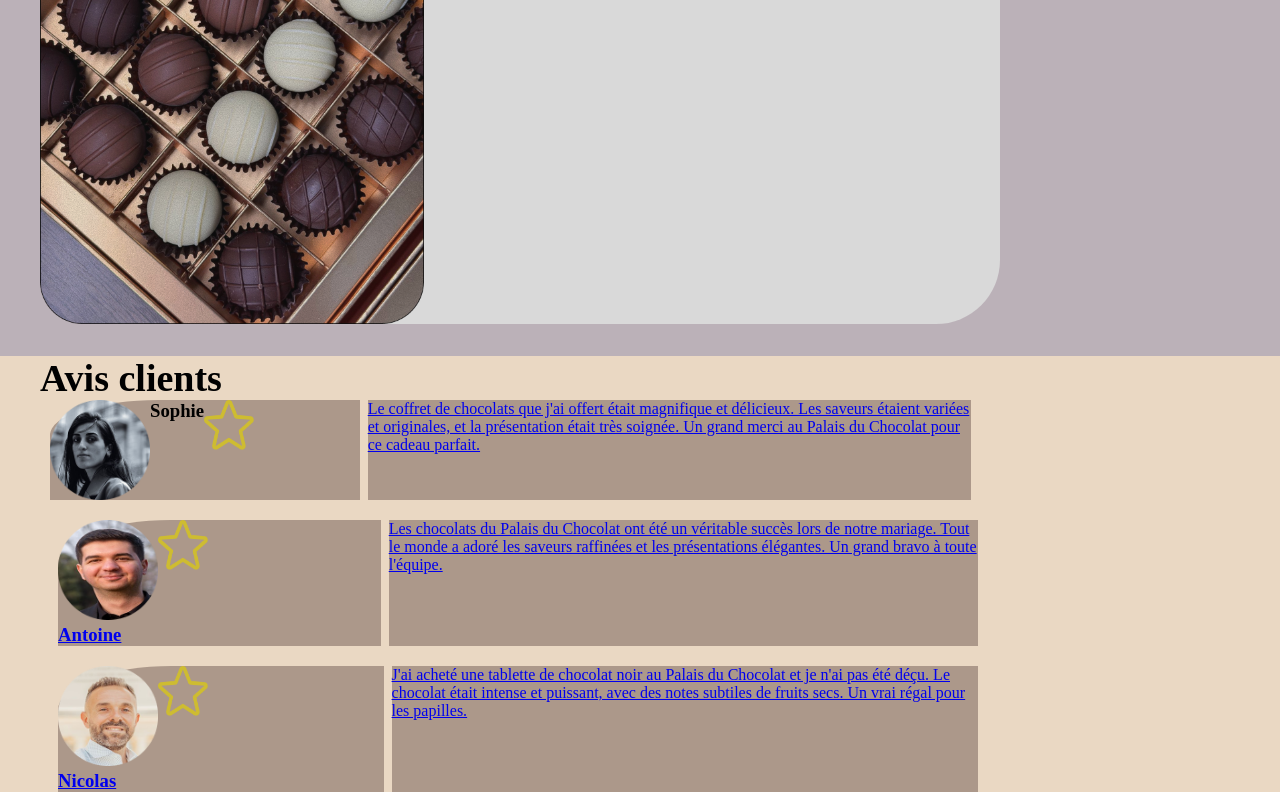
==== commit dca3cbb1: "serfdsed" ====
--- a/blabla.html
+++ b/blabla.html
@@ -25,11 +25,10 @@
     <!-- /* ANCHOR: Section principale*/ -->
     <section class="backimage">
         <div class="container-1200">
-            <h1 class="bold white px50">Offrez des cadeaux <br>gourmands pour <br>les fêtes</h1>
-            <div class="">
+            <h1 class="inter light white px64">Offrez des cadeaux <br>gourmands pour <br>les fêtes</h1>
+            <div class="mtop20">
                 <a href="" class="mainbtn">Découvrir</a>
             </div>
-        </div>
         </div>
     </section>
     <!-- /* ANCHOR: nos chocolats*/ -->
@@ -42,15 +41,17 @@
                 <div class="cardNC">
                     <img src="Asset/praline.png" alt="Praliné Croustillant" width="100%">
                     <h3 class="chocotitre">Praliné Croustillant</h3>
-                    <p class="chocopara">Une ganache fondante au praliné, agrémentée d'éclats de noisettes croustillants. Un véritable
+                    <p class="chocopara">Une ganache fondante au praliné, agrémentée d'éclats de noisettes
+                        croustillants. Un véritable
                         délice pour les amateurs de chocolat et de fruits secs.</p>
                     <a href="" class="secbtn flexbtn margbtn">Commander</a>
                 </div>
                 <div class="cardNC">
                     <img src="Asset/truffe-champagne.png" alt="Truffe au Champagne" width="100%">
-                    <div class="column">
+                    <div class="flex column">
                         <h3 class="chocotitre">Truffe au Champagne</h3>
-                        <p class="chocopara">Une ganache onctueuse et légèrement pétillante, enrobée de chocolat noir. Une saveur subtile et délicate, idéale pour les fêtes et les célébrations.</p>
+                        <p class="chocopara">Une ganache onctueuse et légèrement pétillante, enrobée de chocolat noir.
+                            Une saveur subtile et délicate, idéale pour les fêtes et les célébrations.</p>
                         <a href="" class="secbtn flexbtn margbtn">Commander</a>
                     </div>
 
@@ -58,7 +59,8 @@
                 <div class="cardNC">
                     <img src="Asset/tablette.png" alt="Tablette de chocolat noir" width="100%">
                     <h3 class="chocotitre">Tablette de Chocolat noir</h3>
-                    <p class="chocopara">Un chocolat noir intense et puissant, aux notes de cacao amer et de fruits secs. Un grand
+                    <p class="chocopara">Un chocolat noir intense et puissant, aux notes de cacao amer et de fruits
+                        secs. Un grand
                         classique de la chocolaterie, à déguster seul ou à utiliser en cuisine.</p>
                     <a href="" class="secbtn flexbtn margbtn">Commander</a>
                 </div>
@@ -66,14 +68,14 @@
         </div>
     </section>
     <!-- /* ANCHOR: Offre du moment*/ -->
-    ad<section class="grisclair pad32">
+    <section class="grisclair pad32">
         <div class="container-1200">
             <div>
                 <h2 class="brown inter italic px38">Notre offre du moment...</h2>
             </div>
             <div class="flex cardoffre">
-                <img src="Asset/Coffret.png" alt="Coffret de chocolats assortis" class="large-3">
-                <div class="large-12 p-16">
+                <img src="Asset/Coffret.png" alt="Coffret de chocolats assortis" class="W40">
+                <div class="W40 pad32">
                     <h3>Coffret de chocolats assortis</h3>
                     <p>Un assortiment de chocolats fins,sélectionnés avec soin par nos chocolatiers. Un cadeau gourmand
                         et raffiné, qui fera plaisir à coup sûr</p>
@@ -86,6 +88,7 @@
     <section class="beige">
         <div class="container-1200">
             <h2 class="px38">Avis clients</h2>
+        
             <div class="flex gap8 margbtn2">
                 <div class="flex cardTT">
                     <img src="Asset/sophie.png" alt="Sophie" class="wphoto">
@@ -94,7 +97,9 @@
                         <img width="50px" height="50px" src="Asset/Etoile.png" class="etoile">
                 </div>
                 <div class="flex cardTT2">
-                    <p>Le coffret de chocolats que j'ai offert était magnifique et délicieux. Les saveurs étaient variées et originales, et la présentation était très soignée. Un grand merci au Palais du Chocolat pour ce cadeau parfait.</p>
+                    <p>Le coffret de chocolats que j'ai offert était magnifique et délicieux. Les saveurs étaient
+                        variées et originales, et la présentation était très soignée. Un grand merci au Palais du
+                        Chocolat pour ce cadeau parfait.</p>
                 </div>
             </div>
             <div class="flex gap8 margbtn2">
@@ -102,10 +107,12 @@
                     <img src="Asset/Antoine.png" alt="Antoine" class="wphoto">
                     <h3>Antoine</h3>
                     <a href="seconnecter.html" class=>
-                        <img width="50px" height="50px" src="Asset/Etoile.png">
+                        <img width="50px" height="50px" src="Asset/Etoile.png" class="etoile">
                 </div>
                 <div class="flex cardTT2">
-                    <p>Les chocolats du Palais du Chocolat ont été un véritable succès lors de notre mariage. Tout le monde a adoré les saveurs raffinées et les présentations élégantes. Un grand bravo à toute l'équipe.</p>
+                    <p class="underline">Les chocolats du Palais du Chocolat ont été un véritable succès lors de notre mariage. Tout le
+                        monde a adoré les saveurs raffinées et les présentations élégantes. Un grand bravo à toute
+                        l'équipe.</p>
                 </div>
             </div>
             <div class="flex gap8 margbtn2">
@@ -116,18 +123,14 @@
                         <img width="50px" height="50px" src="Asset/Etoile.png">
                 </div>
                 <div class="flex cardTT2">
-                    <p>
+                    <p class="underline">
                         J'ai acheté une tablette de chocolat noir au Palais du Chocolat et je n'ai pas été déçu. Le
-                        chocolat était intense et puissant, avec des notes subtiles de fruits secs. Un vrai régal pour
-                        les papilles-
+                        chocolat était intense et puissant, avec des notes subtiles de fruits secs. Un vrai régal pour les papilles.
                     </p>
                 </div>
             </div>
         </div>
     </section>
-    <section class="container-1200">
-        <h2>Nos engagements</h2>
-    </section>
 </body>
 
 </html>
--- a/style.css
+++ b/style.css
@@ -42,10 +42,14 @@
   align-items: center;
 }
 
+.align-end {
+  align-items:end;
+}
+
 .column{
   display: flex;
   flex-direction: column;
-justify-content: space-between;
+  justify-content: space-between;
 }
 
 /*ANCHOR: Largeurs*/
@@ -68,6 +72,13 @@
   gap: 16px;
 }
 /*ANCHOR: Container & background*/
+.container-800 {
+  max-width: 800px;
+  margin-left: auto;
+  margin-right: auto;
+  /*vous pouvez enlever le padding si il vous gene*/
+}
+
 .container-1200 {
   max-width: 1200px;
   margin-left: auto;
@@ -82,6 +93,12 @@
   background-size: cover;
 }
 
+.noelimage{
+  background-image: url(Asset/noel.png);
+  background-repeat: no-repeat;
+  background-position: 100%;
+}
+
 .beige{
    background-color: #ead8c3;
 }
@@ -92,7 +109,11 @@
 
 /*ANCHOR: Typographie*/
 .bold{
-  font-style: bold;
+  font-weight: bold;
+}
+
+.light{
+  font-weight: lighter;
 }
 
 .italic{
@@ -170,7 +191,6 @@
   border-radius: 16px;
   cursor: pointer;
   background-color: #D9D9D9;
-  font-size: 15px;
   text-decoration: none;
   font-weight: 900;
   font-size: 24px;
@@ -190,6 +210,9 @@
   margin-bottom: 20px;
 }
 
+.mtop20{
+  margin-top: 20px;
+}
 .pad32 {
   padding: 32px;
 }
@@ -210,7 +233,7 @@
 .cardTT {
   border-top-left-radius: 35%;
   background-color: #ac988a;
-  width: 80%;
+  width: 40%;
 }
 
 .cardTT2{
